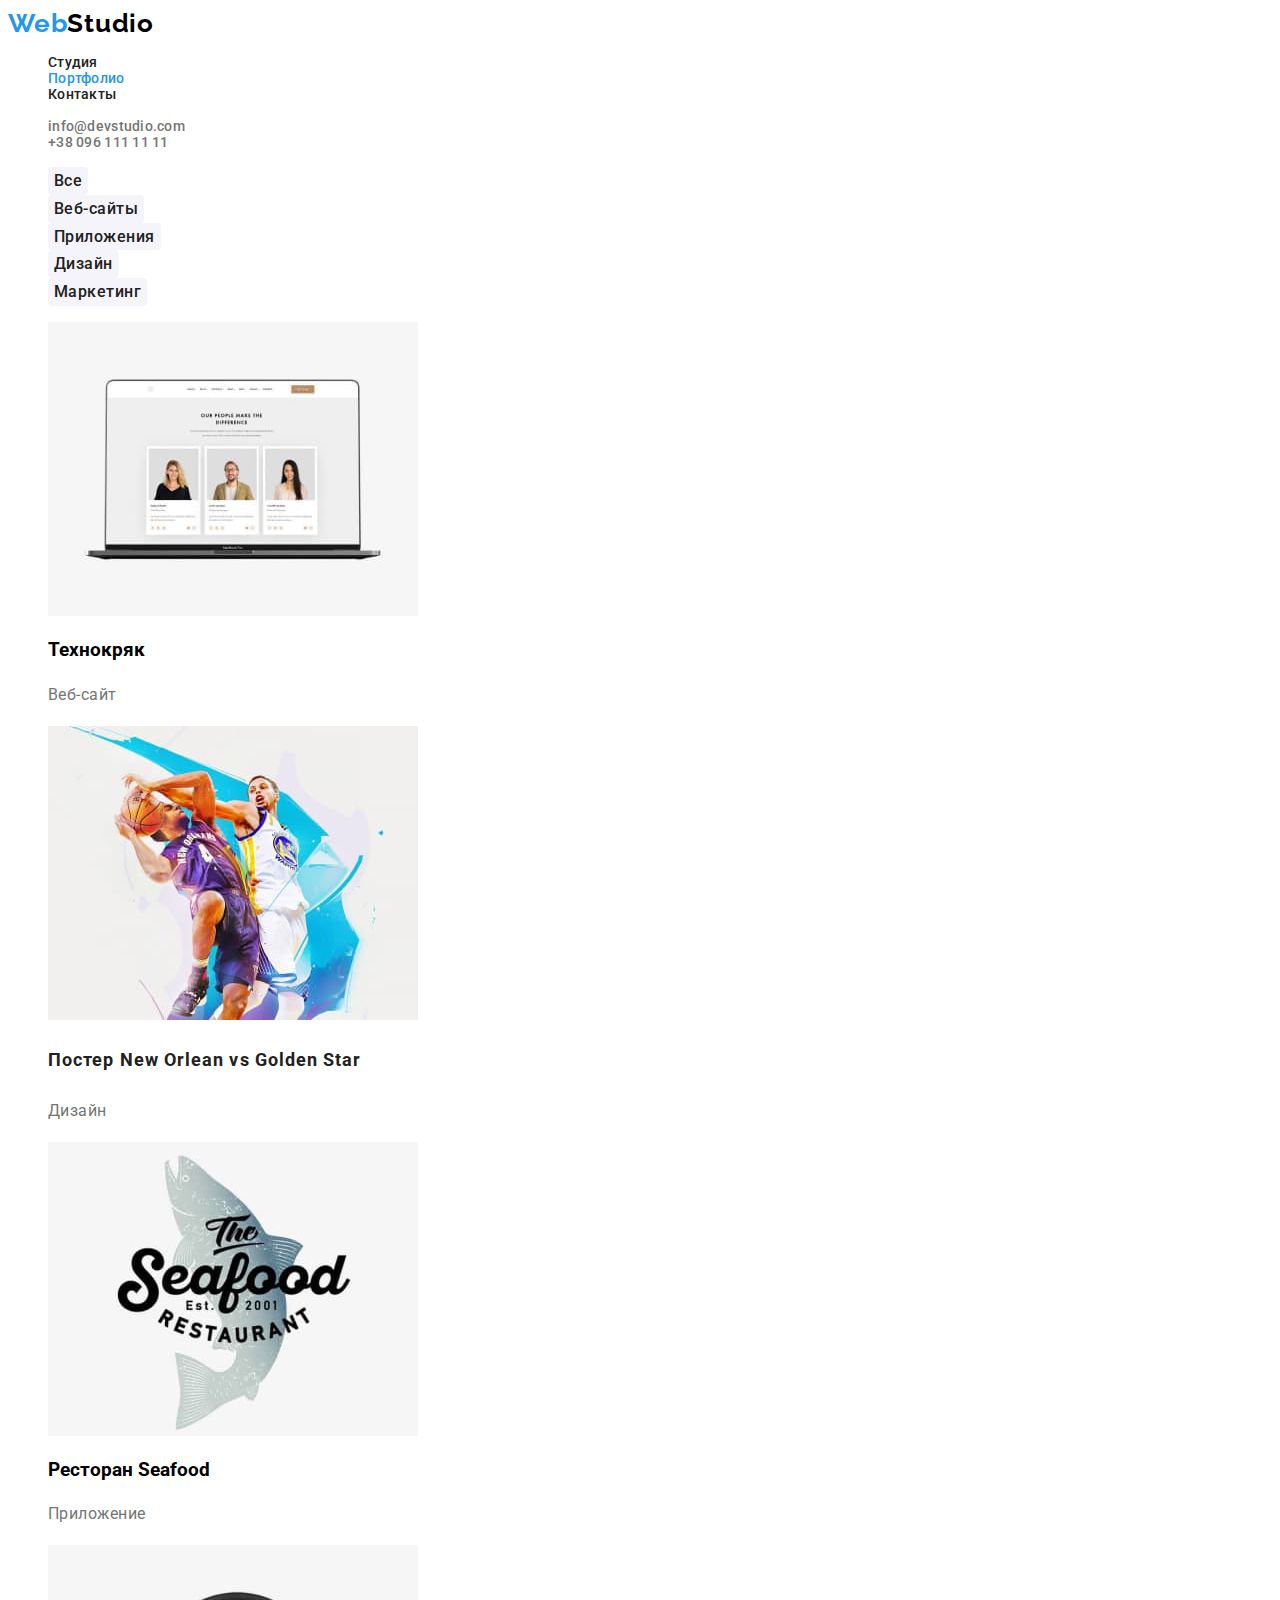
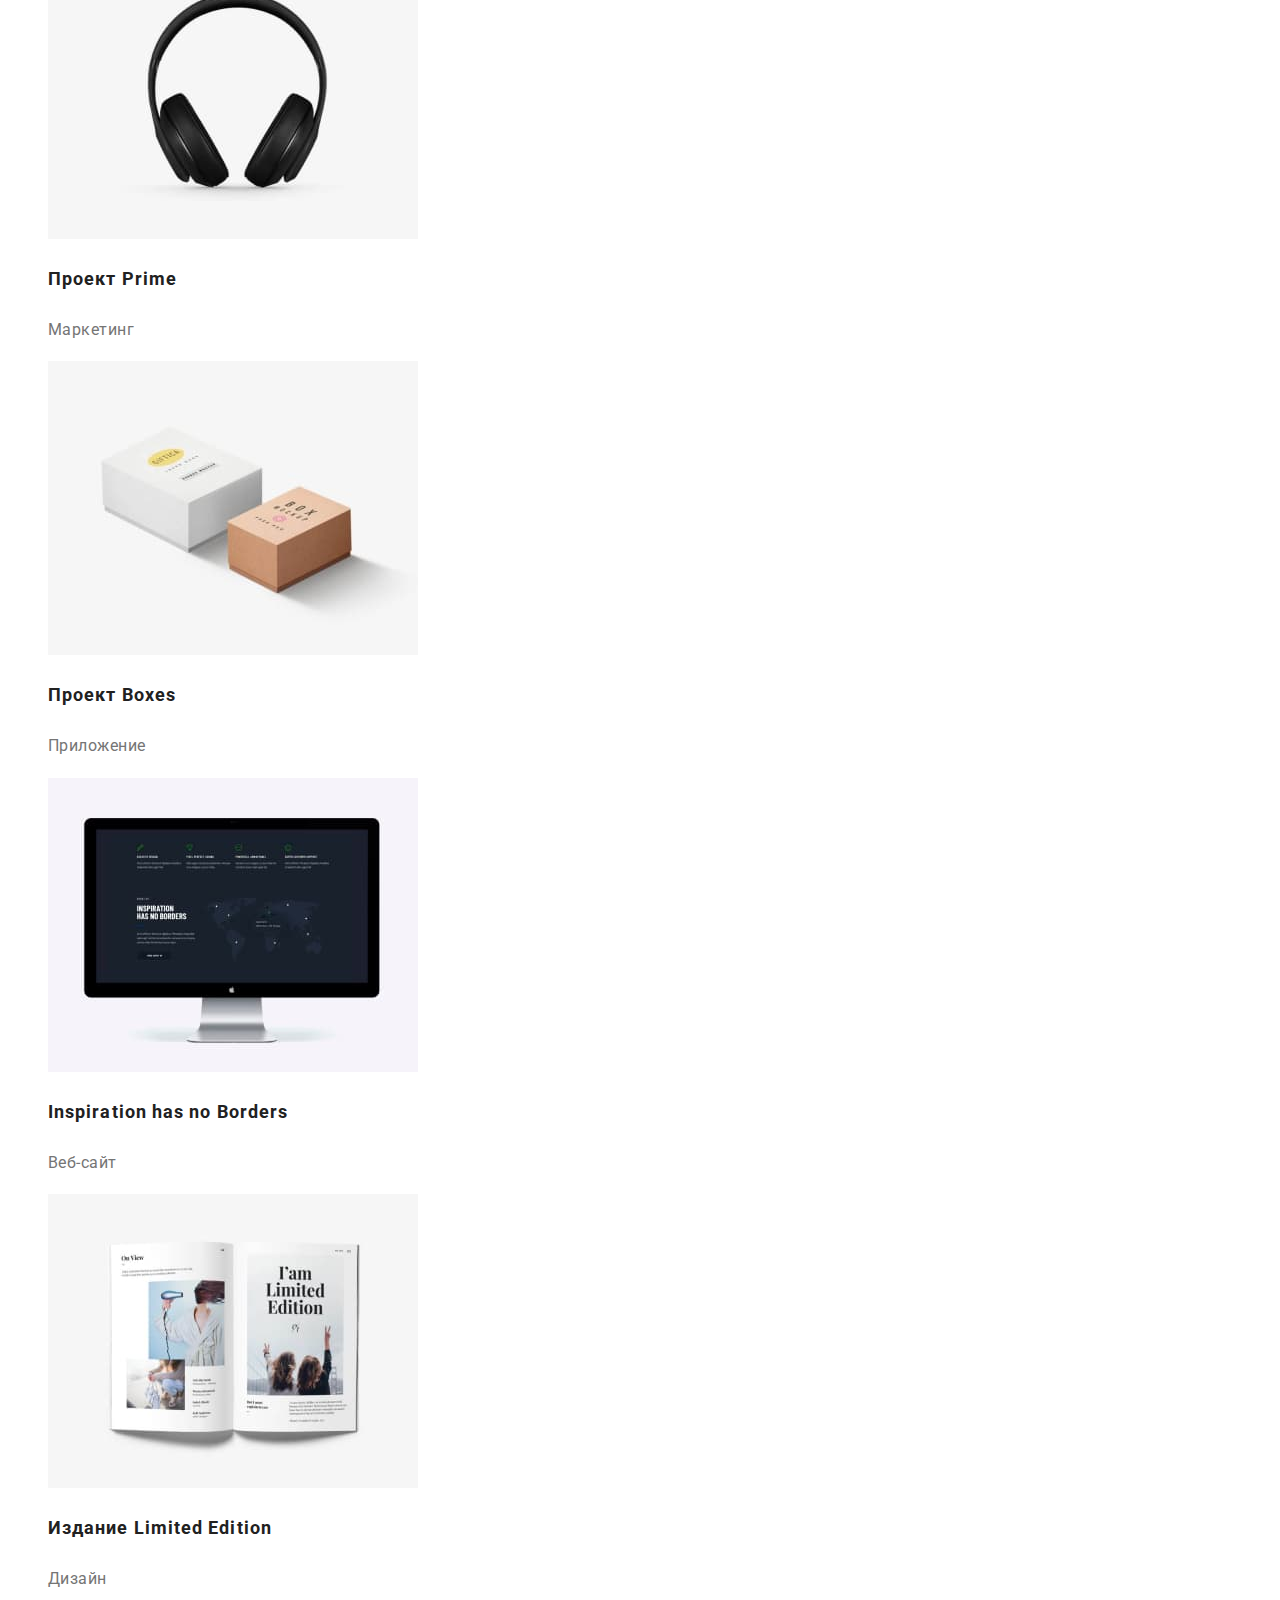
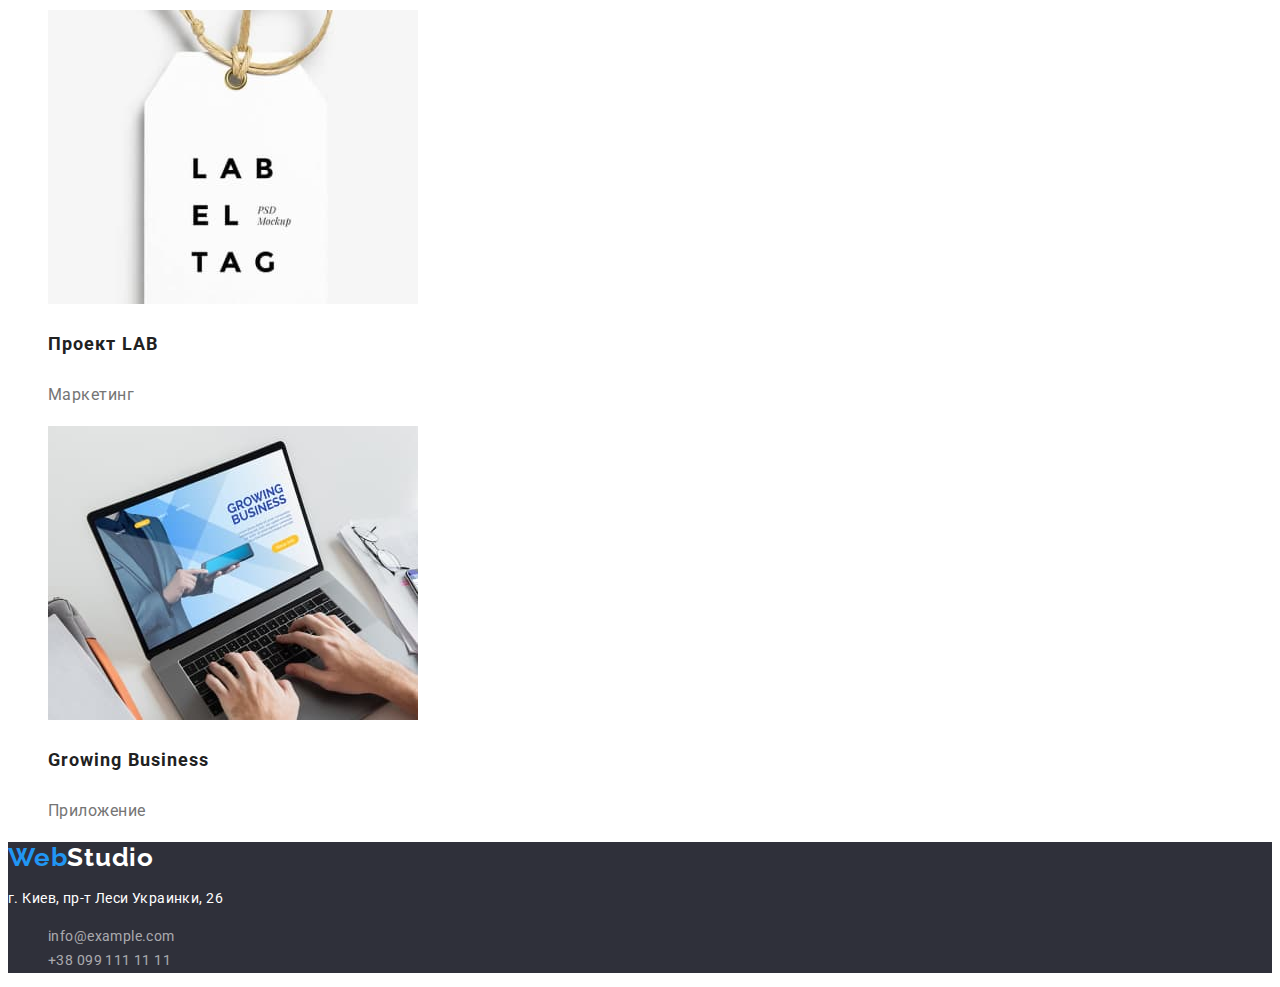
==== portfolio.html @ 0492c848 "copy from HW-02" ====
<!DOCTYPE html>
<html lang="en">
<head>
    <meta charset="UTF-8">
    <meta http-equiv="X-UA-Compatible" content="IE=edge">
    <meta name="viewport" content="width=device-width, initial-scale=1.0">
    <title>Document</title>
    <link rel="stylesheet" href="./css/styles.css">
    <!-- fonts -->
    <link rel="preconnect" href="https://fonts.googleapis.com">
    <link rel="preconnect" href="https://fonts.gstatic.com" crossorigin>
    <link href="https://fonts.googleapis.com/css2?family=Raleway:wght@700&family=Roboto:wght@400;500;700;900&display=swap"
        rel="stylesheet">
    <!-- CSS -->
    <link rel="stylesheet" href="./css/styles.css">
</head>

<body>
    <header class="page-header">
        <a class="logo link" href="./index.html">Web<span style="color:#000000 ;">Studio</span></a>
        <nav class="header-nav">
            <ul class="header-list list">
                <li class="header-list-items"><a class="pages-links link" href="./index.html">Студия</a></li>
                <li class="header-list-items"><a class="current-page link" href="./portfolio.html">Портфолио</a></li>
                <li class="header-list-items"><a class="pages-links link" href="">Контакты</a></li>
            </ul>
        </nav>
    
        <ul class="list">
            <li class="header-contacts"><a class="header-contacts-links link"
                    href="mailto:info@devstudio.com">info@devstudio.com</a></li>
            <li class="header-contacts"><a class="header-contacts-links link" href="tel:+380961111111">+38 096 111 11 11</a>
            </li>
        </ul>
    </header>

    <!-- уникальный контент -->
    <main>
        <!-- фильтры -->
        <section class="list">
            <h2 hidden>Кнопки фильтров проектов</h2>
            <ul class="list">
                <li><button class="filters-btn" type="button">Все</button></li>
                <li><button class="filters-btn" type="button">Веб-сайты</button></li>
                <li><button class="filters-btn" type="button">Приложения</button></li>
                <li><button class="filters-btn" type="button">Дизайн</button></li>
                <li><button class="filters-btn" type="button">Маркетинг</button></li>
            </ul>
        <!-- проекты -->
            <h2 hidden>Карточки проектов</h2>
            <ul class="list">
                <li>
                    <img src="./images/portfolio/proj-01.jpg" alt="страница сайта с фотографиями сотрудников">
                    <h3>Технокряк</h3>
                    <p class="proj-descrtipions">Веб-сайт</p>
                </li>
                <li>
                    <img src="./images/portfolio/proj-02.jpg" alt="два спортсмена играют в баскетбол">
                    <h3 class="proj-names" lang="en">Постер New Orlean vs Golden Star</h3>
                    <p class="proj-descrtipions">Дизайн</p>
                </li>
                <li>
                    <img src="./images/portfolio/proj-03.jpg" alt="лого ресторана">
                    <h3>Ресторан <span lang="en">Seafood</span></h3>
                    <p class="proj-descrtipions">Приложение</p>
                </li>
                <li>
                    <img src="./images/portfolio/proj-04.jpg" alt="наушники">
                    <h3 class="proj-names">Проект <span lang="en">Prime</span></h3>
                    <p class="proj-descrtipions">Маркетинг</p>
                </li>
                <li>
                    <img src="./images/portfolio/proj-05.jpg" alt="упаковочные коробки">
                    <h3 class="proj-names">Проект <span lang="en">Boxes</span></h3>
                    <p class="proj-descrtipions">Приложение</p>
                </li>
                <li>
                    <img src="./images/portfolio/proj-06.jpg" alt="изображение сайта">
                    <h3 class="proj-names" lang="en">Inspiration has no Borders</h3>
                    <p class="proj-descrtipions">Веб-сайт</p>
                </li>
                <li>
                    <img src="./images/portfolio/proj-07.jpg" alt="книга">
                    <h3 class="proj-names">Издание <span lang="en">Limited Edition</span></h3>
                    <p class="proj-descrtipions">Дизайн</p>
                </li>
                <li>
                    <img src="./images/portfolio/proj-08.jpg" alt="бирка с лого проекта">
                    <h3 class="proj-names">Проект <span lang="en">LAB</span></h3>
                    <p class="proj-descrtipions">Маркетинг</p>
                </li>
                <li>
                    <img src="./images/portfolio/proj-09.jpg" alt="человек печатает на ноутбуке">
                    <h3 class="proj-names" lang="en">Growing Business</h3>
                    <p class="proj-descrtipions">Приложение</p>
                </li>
            </ul>
        </section>
    </main>

    <!-- футер -->
    <footer class="footer">
        <a class="logo link" href="./index.html">Web<span style="color:#FFFFFF">Studio</span></a>
        <address class="address">
            <p class="footer-address">г. Киев, пр-т Леси Украинки, 26</p>
            <ul class="footer-list list">
                <li><a class="footer-contacts link" href="mailto:info@example.com">info@example.com</a></li>
                <li><a class="footer-contacts link" href="tel:+380991111111">+38 099 111 11 11</a></li>
            </ul>
        </address>
    </footer>




</body>
</html>
---- css/styles.css ----
:root {
    /* text colors */
    --main-dark: #212121;
    --main-grey: #757575;
    --hover-focus: #2196F3;


    /* bg-colors */
    --header-footer: #2F303A;

    /* others */
}

body {
    font-family: Roboto, Raleway;
    background-color: white;
    /* треба було зазначити тільки "color" чи "background-color" також підійде? */
}

/* common styles start */
.link {
    text-decoration: none;
}

.link:hover {
    color: var(--hover-focus);
}

.list {
    list-style: none;
}

.current-page {
    color: #2196F3;
}

.pages-links {
    color: var(--main-dark);
}

.header-contacts {
    font-weight: 500;
    font-size: 14px;
    line-height: 1.14;
    letter-spacing: 0.02em;
    color: #757575;
}

.header-contacts-links {
    color: var(--main-grey);
}


.logo {
    font-family: 'Raleway';
    font-style: normal;
    font-weight: 700;
    font-size: 26px;
    line-height: 1.19;
    letter-spacing: 0.03em;
    color: #2196F3;
}


.header-list-items {
    font-weight: 500;
    font-size: 14px;
    line-height: 1.14;
    letter-spacing: 0.02em;
}





.solution-block,
.footer {
    background-color: var(--header-footer);
}

.main-title {
font-weight: 900;
font-size: 44px;
line-height: 1.36;
text-align: center;
letter-spacing: 0.06em;
text-transform: uppercase;

    color: #FFFFFF;
}

.btn {
    font-family: 'Roboto';
    font-style: normal;
    font-weight: 700;
    font-size: 16px;
    line-height: 1.88;
    align-items: center;
    text-align: center;
    letter-spacing: 0.06em;
    color: #FFFFFF;
    background-color: var(--hover-focus);
    border: none;
    box-shadow: 0px 4px 4px rgba(0, 0, 0, 0.15);
    border-radius: 4px;
    cursor: pointer;
}

.btn:hover,
.btn:focus,
.filters-btn:hover,
.filters-btn:focus {
    background-color: #188CE8;
}

.filters-btn {
    font-family: 'Roboto';
    font-style: normal;
    font-weight: 500;
    font-size: 16px;
    line-height: 1.62;
    text-align: center;
    letter-spacing: 0.03em;
    color: #212121;
    background-color: #F5F4FA;
    border-radius: 4px;
    border: none;
    cursor: pointer;
}

.filters-btn:hover,
.filters-btn:focus {
    color: #FFFFFF;
    ;
}

.difference-list-items {
    width: 270px;
    height: 101px;
}

.difference-list-header {
    font-weight: 700;
    font-size: 14px;
    line-height: 16px;
    letter-spacing: 0.03em;
    text-transform: uppercase;
    color: #212121;
}

.difference-list-paragraph {
    font-size: 14px;
    line-height: 1.71;
    letter-spacing: 0.03em;
    color: #757575;
}

.body-headers {
    font-weight: 700;
    font-size: 36px;
    line-height: 1.17;
    text-align: center;
    letter-spacing: 0.03em;

    color: #212121;
}

.command-names {
    font-weight: 500;
    font-size: 16px;
    line-height: 1.17;
    text-align: center;
    letter-spacing: 0.03em;
    color: #212121;
}

.command-proffession {
    font-size: 16px;
    line-height: 1.67;
    text-align: center;
    letter-spacing: 0.03em;
    color: #757575;
}

.command {
    background: #F5F4FA;
}

.command-cards {
    width: 270px;
    height: 368px;
    background: #FFFFFF;
    box-shadow: 0px 1px 3px rgba(0, 0, 0, 0.12), 0px 1px 1px rgba(0, 0, 0, 0.14), 0px 2px 1px rgba(0, 0, 0, 0.2);
    border-radius: 0px 0px 4px 4px;
}

.address {
    font-style: normal;
    font-size: 14px;
    line-height: 1.71;
    letter-spacing: 0.03em;
    color: #FFFFFF;
}

.footer-contacts {
    /* font-family: 'Roboto';
    font-style: normal; */
    /* font-weight: 400; */
    font-size: 14px;
    line-height: 1.71;
    letter-spacing: 0.03em;
    color: rgba(255, 255, 255, 0.6);
}

/* portfolio */
.proj-names {
    font-weight: 700;
    font-size: 18px;
    line-height: 2.00;
    letter-spacing: 0.06em;
    color: #212121;
}

.proj-descrtipions {
    font-size: 16px;
    line-height: 1.88;
    letter-spacing: 0.03em;
    color: #757575;
}
---- css/styles.css ----
:root {
    /* text colors */
    --main-dark: #212121;
    --main-grey: #757575;
    --hover-focus: #2196F3;


    /* bg-colors */
    --header-footer: #2F303A;

    /* others */
}

body {
    font-family: Roboto, Raleway;
    background-color: white;
    /* треба було зазначити тільки "color" чи "background-color" також підійде? */
}

/* common styles start */
.link {
    text-decoration: none;
}

.link:hover {
    color: var(--hover-focus);
}

.list {
    list-style: none;
}

.current-page {
    color: #2196F3;
}

.pages-links {
    color: var(--main-dark);
}

.header-contacts {
    font-weight: 500;
    font-size: 14px;
    line-height: 1.14;
    letter-spacing: 0.02em;
    color: #757575;
}

.header-contacts-links {
    color: var(--main-grey);
}


.logo {
    font-family: 'Raleway';
    font-style: normal;
    font-weight: 700;
    font-size: 26px;
    line-height: 1.19;
    letter-spacing: 0.03em;
    color: #2196F3;
}


.header-list-items {
    font-weight: 500;
    font-size: 14px;
    line-height: 1.14;
    letter-spacing: 0.02em;
}





.solution-block,
.footer {
    background-color: var(--header-footer);
}

.main-title {
font-weight: 900;
font-size: 44px;
line-height: 1.36;
text-align: center;
letter-spacing: 0.06em;
text-transform: uppercase;

    color: #FFFFFF;
}

.btn {
    font-family: 'Roboto';
    font-style: normal;
    font-weight: 700;
    font-size: 16px;
    line-height: 1.88;
    align-items: center;
    text-align: center;
    letter-spacing: 0.06em;
    color: #FFFFFF;
    background-color: var(--hover-focus);
    border: none;
    box-shadow: 0px 4px 4px rgba(0, 0, 0, 0.15);
    border-radius: 4px;
    cursor: pointer;
}

.btn:hover,
.btn:focus,
.filters-btn:hover,
.filters-btn:focus {
    background-color: #188CE8;
}

.filters-btn {
    font-family: 'Roboto';
    font-style: normal;
    font-weight: 500;
    font-size: 16px;
    line-height: 1.62;
    text-align: center;
    letter-spacing: 0.03em;
    color: #212121;
    background-color: #F5F4FA;
    border-radius: 4px;
    border: none;
    cursor: pointer;
}

.filters-btn:hover,
.filters-btn:focus {
    color: #FFFFFF;
    ;
}

.difference-list-items {
    width: 270px;
    height: 101px;
}

.difference-list-header {
    font-weight: 700;
    font-size: 14px;
    line-height: 16px;
    letter-spacing: 0.03em;
    text-transform: uppercase;
    color: #212121;
}

.difference-list-paragraph {
    font-size: 14px;
    line-height: 1.71;
    letter-spacing: 0.03em;
    color: #757575;
}

.body-headers {
    font-weight: 700;
    font-size: 36px;
    line-height: 1.17;
    text-align: center;
    letter-spacing: 0.03em;

    color: #212121;
}

.command-names {
    font-weight: 500;
    font-size: 16px;
    line-height: 1.17;
    text-align: center;
    letter-spacing: 0.03em;
    color: #212121;
}

.command-proffession {
    font-size: 16px;
    line-height: 1.67;
    text-align: center;
    letter-spacing: 0.03em;
    color: #757575;
}

.command {
    background: #F5F4FA;
}

.command-cards {
    width: 270px;
    height: 368px;
    background: #FFFFFF;
    box-shadow: 0px 1px 3px rgba(0, 0, 0, 0.12), 0px 1px 1px rgba(0, 0, 0, 0.14), 0px 2px 1px rgba(0, 0, 0, 0.2);
    border-radius: 0px 0px 4px 4px;
}

.address {
    font-style: normal;
    font-size: 14px;
    line-height: 1.71;
    letter-spacing: 0.03em;
    color: #FFFFFF;
}

.footer-contacts {
    /* font-family: 'Roboto';
    font-style: normal; */
    /* font-weight: 400; */
    font-size: 14px;
    line-height: 1.71;
    letter-spacing: 0.03em;
    color: rgba(255, 255, 255, 0.6);
}

/* portfolio */
.proj-names {
    font-weight: 700;
    font-size: 18px;
    line-height: 2.00;
    letter-spacing: 0.06em;
    color: #212121;
}

.proj-descrtipions {
    font-size: 16px;
    line-height: 1.88;
    letter-spacing: 0.03em;
    color: #757575;
}
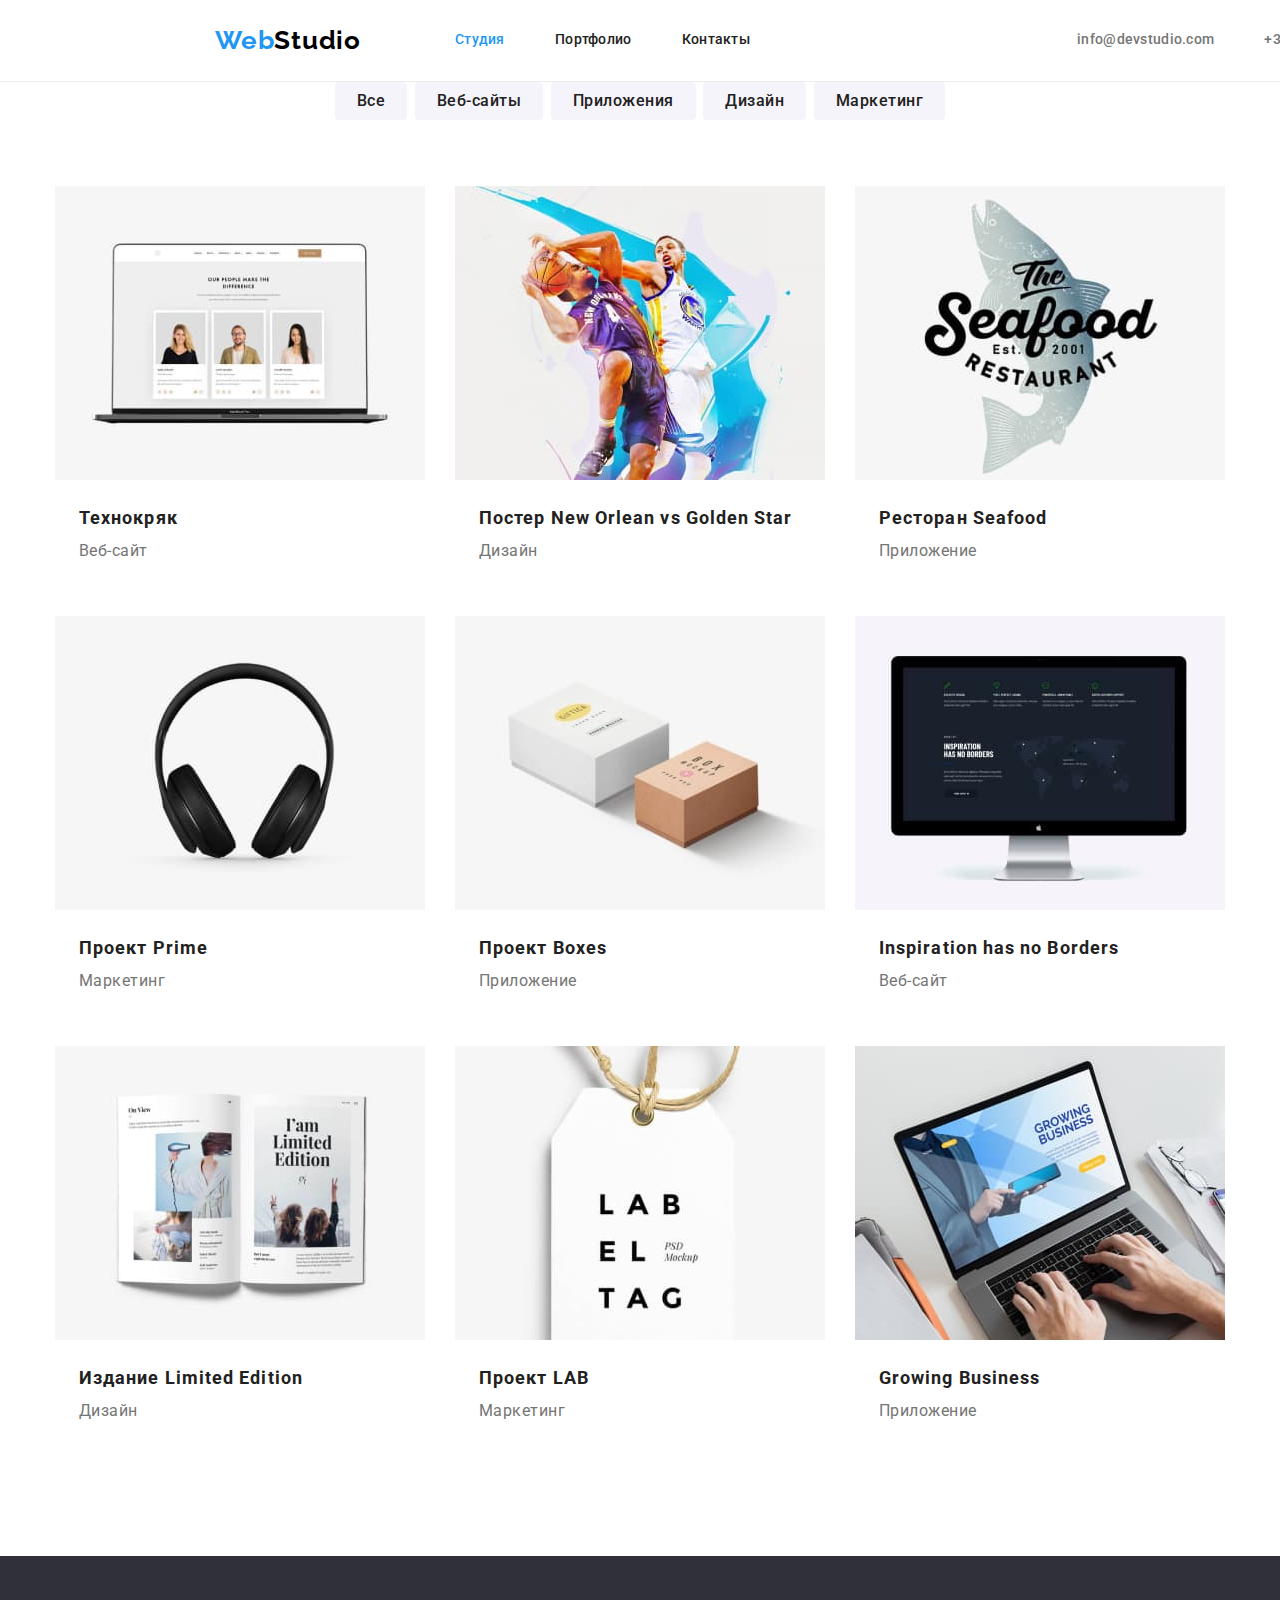
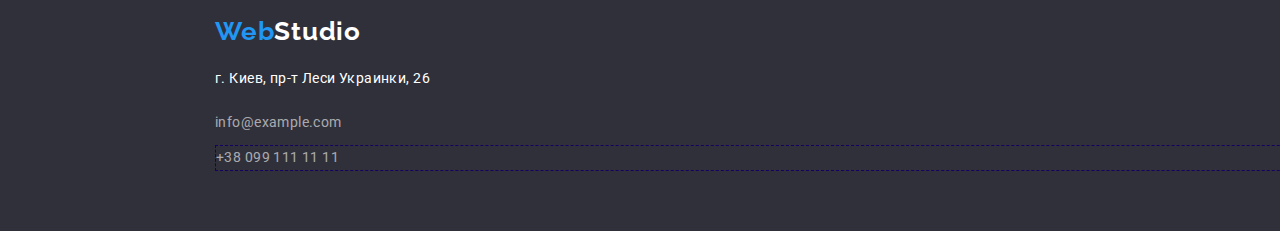
==== commit b06f2ad0: "rev.1" ====
--- a/portfolio.html
+++ b/portfolio.html
@@ -11,103 +11,120 @@
     <link rel="preconnect" href="https://fonts.gstatic.com" crossorigin>
     <link href="https://fonts.googleapis.com/css2?family=Raleway:wght@700&family=Roboto:wght@400;500;700;900&display=swap"
         rel="stylesheet">
-    <!-- CSS -->
+    <!-- Normalize CSS -->
+    <link rel="stylesheet" href="https://cdn.jsdelivr.net/npm/modern-normalize@1.1.0/modern-normalize.min.css" />
+    <!-- my CSS -->
     <link rel="stylesheet" href="./css/styles.css">
 </head>
 
 <body>
     <header class="page-header">
-        <a class="logo link" href="./index.html">Web<span style="color:#000000 ;">Studio</span></a>
-        <nav class="header-nav">
-            <ul class="header-list list">
-                <li class="header-list-items"><a class="pages-links link" href="./index.html">Студия</a></li>
-                <li class="header-list-items"><a class="current-page link" href="./portfolio.html">Портфолио</a></li>
-                <li class="header-list-items"><a class="pages-links link" href="">Контакты</a></li>
-            </ul>
-        </nav>
-    
-        <ul class="list">
-            <li class="header-contacts"><a class="header-contacts-links link"
-                    href="mailto:info@devstudio.com">info@devstudio.com</a></li>
-            <li class="header-contacts"><a class="header-contacts-links link" href="tel:+380961111111">+38 096 111 11 11</a>
-            </li>
+        <div class="container header-container">
+            <a class="logo link" href="./index.html">Web<span style="color:#000000 ;">Studio</span></a>
+            <nav class="header-nav">
+                <ul class="header-list list">
+                    <li class="header-list-items"><a class="current-page link" href="./index.html">Студия</a></li>
+                    <li class="header-list-items"><a class="pages-links link" href="./portfolio.html">Портфолио</a></li>
+                    <li class="header-list-items"><a class="pages-links link" href="">Контакты</a></li>
+                </ul>
+            </nav>
+        
+        <ul class="header-mail-tel list">
+            <li class="header-contacts"><a class="header-contacts-links link" href="mailto:info@devstudio.com">info@devstudio.com</a></li>
+            <li class="header-contacts"><a class="header-contacts-links link" href="tel:+380961111111">+38 096 111 11 11</a></li>
         </ul>
+        </div>
     </header>
 
     <!-- уникальный контент -->
     <main>
         <!-- фильтры -->
-        <section class="list">
-            <h2 hidden>Кнопки фильтров проектов</h2>
-            <ul class="list">
-                <li><button class="filters-btn" type="button">Все</button></li>
-                <li><button class="filters-btn" type="button">Веб-сайты</button></li>
-                <li><button class="filters-btn" type="button">Приложения</button></li>
-                <li><button class="filters-btn" type="button">Дизайн</button></li>
-                <li><button class="filters-btn" type="button">Маркетинг</button></li>
-            </ul>
-        <!-- проекты -->
-            <h2 hidden>Карточки проектов</h2>
-            <ul class="list">
-                <li>
-                    <img src="./images/portfolio/proj-01.jpg" alt="страница сайта с фотографиями сотрудников">
-                    <h3>Технокряк</h3>
-                    <p class="proj-descrtipions">Веб-сайт</p>
-                </li>
-                <li>
-                    <img src="./images/portfolio/proj-02.jpg" alt="два спортсмена играют в баскетбол">
-                    <h3 class="proj-names" lang="en">Постер New Orlean vs Golden Star</h3>
-                    <p class="proj-descrtipions">Дизайн</p>
-                </li>
-                <li>
-                    <img src="./images/portfolio/proj-03.jpg" alt="лого ресторана">
-                    <h3>Ресторан <span lang="en">Seafood</span></h3>
-                    <p class="proj-descrtipions">Приложение</p>
-                </li>
-                <li>
-                    <img src="./images/portfolio/proj-04.jpg" alt="наушники">
-                    <h3 class="proj-names">Проект <span lang="en">Prime</span></h3>
-                    <p class="proj-descrtipions">Маркетинг</p>
-                </li>
-                <li>
-                    <img src="./images/portfolio/proj-05.jpg" alt="упаковочные коробки">
-                    <h3 class="proj-names">Проект <span lang="en">Boxes</span></h3>
-                    <p class="proj-descrtipions">Приложение</p>
-                </li>
-                <li>
-                    <img src="./images/portfolio/proj-06.jpg" alt="изображение сайта">
-                    <h3 class="proj-names" lang="en">Inspiration has no Borders</h3>
-                    <p class="proj-descrtipions">Веб-сайт</p>
-                </li>
-                <li>
-                    <img src="./images/portfolio/proj-07.jpg" alt="книга">
-                    <h3 class="proj-names">Издание <span lang="en">Limited Edition</span></h3>
-                    <p class="proj-descrtipions">Дизайн</p>
-                </li>
-                <li>
-                    <img src="./images/portfolio/proj-08.jpg" alt="бирка с лого проекта">
-                    <h3 class="proj-names">Проект <span lang="en">LAB</span></h3>
-                    <p class="proj-descrtipions">Маркетинг</p>
-                </li>
-                <li>
-                    <img src="./images/portfolio/proj-09.jpg" alt="человек печатает на ноутбуке">
-                    <h3 class="proj-names" lang="en">Growing Business</h3>
-                    <p class="proj-descrtipions">Приложение</p>
-                </li>
-            </ul>
-        </section>
+        <div class="portfolio-all container">
+            <section class="list">
+                <h2 hidden>Кнопки фильтров проектов</h2>
+                <ul class="portfolio-buttons list">
+                    <li><button class="filters-btn" type="button">Все</button></li>
+                    <li><button class="filters-btn" type="button">Веб-сайты</button></li>
+                    <li><button class="filters-btn" type="button">Приложения</button></li>
+                    <li><button class="filters-btn" type="button">Дизайн</button></li>
+                    <li><button class="filters-btn" type="button">Маркетинг</button></li>
+                </ul>
+            <!-- проекты -->
+                <h2 hidden>Карточки проектов</h2>
+                <ul class="list container proj-cards cards-netting">
+                    <li class="card-netting-item">
+                        <img src="./images/portfolio/proj-01.jpg" alt="страница сайта с фотографиями сотрудников">
+                        <div class="cards-text"><h3 class="proj-names">Технокряк</h3>
+                        <p class="proj-descrtipions">Веб-сайт</p>
+                        </div>
+                    </li>
+                    <li class="card-netting-item">
+                        <img src="./images/portfolio/proj-02.jpg" alt="два спортсмена играют в баскетбол">
+                        <div class="cards-text"><h3 class="proj-names" lang="en">Постер New Orlean vs Golden Star</h3>
+                        <p class="proj-descrtipions">Дизайн</p>
+                        </div>
+                    </li>
+                    <li class="card-netting-item">
+                        <img src="./images/portfolio/proj-03.jpg" alt="лого ресторана">
+                        <div class="cards-text"><h3 class="proj-names">Ресторан <span lang="en">Seafood</span></h3>
+                        <p class="proj-descrtipions">Приложение</p>
+                        </div>
+                    </li>
+                    <li class="card-netting-item">
+                        <img src="./images/portfolio/proj-04.jpg" alt="наушники">
+                        <div class="cards-text"><h3 class="proj-names">Проект <span lang="en">Prime</span></h3>
+                        <p class="proj-descrtipions">Маркетинг</p>
+                        </div>
+                    </li>
+                    <li class="card-netting-item">
+                        <img src="./images/portfolio/proj-05.jpg" alt="упаковочные коробки">
+                        <div class="cards-text"><h3 class="proj-names">Проект <span lang="en">Boxes</span></h3>
+                        <p class="proj-descrtipions">Приложение</p>
+                        </div>
+                    </li>
+                    <li class="card-netting-item">
+                        <img src="./images/portfolio/proj-06.jpg" alt="изображение сайта">
+                        <div class="cards-text"><h3 class="proj-names" lang="en">Inspiration has no Borders</h3>
+                        <p class="proj-descrtipions">Веб-сайт</p>
+                        </div>
+                    </li>
+                    <li class="card-netting-item">
+                        <img src="./images/portfolio/proj-07.jpg" alt="книга">
+                        <div class="cards-text"><h3 class="proj-names">Издание <span lang="en">Limited Edition</span></h3>
+                        <p class="proj-descrtipions">Дизайн</p>
+                        </div>
+                    </li>
+                    <li class="card-netting-item">
+                        <img src="./images/portfolio/proj-08.jpg" alt="бирка с лого проекта">
+                        <div class="cards-text"><h3 class="proj-names">Проект <span lang="en">LAB</span></h3>
+                        <p class="proj-descrtipions">Маркетинг</p>
+                        </div>
+                    </li>
+                    <li class="card-netting-item">
+                        <img src="./images/portfolio/proj-09.jpg" alt="человек печатает на ноутбуке">
+                        <div class="cards-text"><h3 class="proj-names" lang="en">Growing Business</h3>
+                        <p class="proj-descrtipions">Приложение</p>
+                        </div>
+                    </li>
+                </ul>
+            </section>
+        </div>
     </main>
 
     <!-- футер -->
     <footer class="footer">
-        <a class="logo link" href="./index.html">Web<span style="color:#FFFFFF">Studio</span></a>
-        <address class="address">
-            <p class="footer-address">г. Киев, пр-т Леси Украинки, 26</p>
-            <ul class="footer-list list">
-                <li><a class="footer-contacts link" href="mailto:info@example.com">info@example.com</a></li>
-                <li><a class="footer-contacts link" href="tel:+380991111111">+38 099 111 11 11</a></li>
-            </ul>
-        </address>
+        <div class="footer-content container">
+            <a class="logo link" href="./index.html">Web<span style="color:#FFFFFF">Studio</span></a>
+                <div class="address-content container">
+                    <address class="address">
+                        <p class="footer-address">г. Киев, пр-т Леси Украинки, 26</p>
+                        <ul class="footer-list list">
+                            <li class="footer-contacts-el"><a class="footer-contacts link" href="mailto:info@example.com">info@example.com</a></li>
+                            <li class="footer-contacts-el"><a class="footer-contacts link" href="tel:+380991111111">+38 099 111 11 11</a></li>
+                        </ul>
+                    </address>
+                </div>
+        </div>
     </footer>
 
 
--- a/css/styles.css
+++ b/css/styles.css
@@ -4,11 +4,16 @@
     --main-grey: #757575;
     --hover-focus: #2196F3;
 
-
     /* bg-colors */
     --header-footer: #2F303A;
 
     /* others */
+    /* для сітки% */
+    /* кількість карток в рядку */
+    --items: 3;
+    /* відступи між картками */
+    --indent: 30px;
+
 }
 
 body {
@@ -17,6 +22,44 @@
     /* треба було зазначити тільки "color" чи "background-color" також підійде? */
 }
 
+/* reset */
+h1,
+h2,
+h3,
+h4,
+p {
+	margin: 0;
+}
+
+img {
+	display: block;
+	max-width: 100%;
+	height: auto;
+}
+
+
+.container {
+    display: flex;
+	width: 1200px;
+	padding-left: 15px;
+	padding-right: 15px;
+	margin-left: auto;
+	margin-right: auto;
+	/* outline: 1px solid red; */
+}
+.header-container {
+	display: flex;
+	align-items: center;
+    /* outline: 1px solid red; */
+	margin-left: auto;
+	margin-right: auto;
+    width: 1600px;
+    padding: 25px 215px;
+    border-bottom: 1px solid #ECECEC;
+
+}
+
+
 /* common styles start */
 .link {
     text-decoration: none;
@@ -28,6 +71,8 @@
 
 .list {
     list-style: none;
+    padding: 0px;
+    margin: 0px;
 }
 
 .current-page {
@@ -38,20 +83,10 @@
     color: var(--main-dark);
 }
 
-.header-contacts {
-    font-weight: 500;
-    font-size: 14px;
-    line-height: 1.14;
-    letter-spacing: 0.02em;
-    color: #757575;
-}
-
-.header-contacts-links {
-    color: var(--main-grey);
-}
-
 
 .logo {
+    display: flex;
+    width: 145px;
     font-family: 'Raleway';
     font-style: normal;
     font-weight: 700;
@@ -62,34 +97,71 @@
 }
 
 
-.header-list-items {
+/* .header-nav, */
+.header-list {
+    display: flex;
+    justify-content: space-between;
+    padding: 0px;
+    width: 295px;
+    margin-left: 95px;
+    /* border: 1px dashed darkgreen; */
+    }
+
+
+.header-mail-tel {
+    display: flex; 
+    padding: 0px;
+    margin-left: auto;
+    margin-right: 0px;
+    justify-content: space-between;
+}
+
+.header-contacts {
+    display: flex;
     font-weight: 500;
     font-size: 14px;
     line-height: 1.14;
     letter-spacing: 0.02em;
-}
-
-
-
-
-
-.solution-block,
-.footer {
-    background-color: var(--header-footer);
-}
-
-.main-title {
-font-weight: 900;
-font-size: 44px;
-line-height: 1.36;
-text-align: center;
-letter-spacing: 0.06em;
-text-transform: uppercase;
-
-    color: #FFFFFF;
-}
+    color: #757575;
+}
+
+.header-contacts-links {
+    color: var(--main-grey);
+    min-width: max-content;
+}
+
+.header-contacts:not(:last-child) {
+    margin-right: 50px;
+    /* border: 1px dashed darkgreen; */
+}
+.header-contacts:last-child {
+    margin-right: 0px;
+    /* border: 1px dashed darkgreen; */
+}
+
+.header-list-items {
+    display: flex;
+    font-weight: 500;
+    font-size: 14px;
+    line-height: 1.14;
+    letter-spacing: 0.02em;
+}
+
+
+.solution-block {
+    display: flex;
+    flex-direction: column;
+    width: 1600px;
+    padding: 200px 450px;
+    align-items: center;
+    justify-content: stretch;
+    margin-left: auto;
+	margin-right: auto;
+}
+
 
 .btn {
+    display: flex;
     font-family: 'Roboto';
     font-style: normal;
     font-weight: 700;
@@ -104,7 +176,29 @@
     box-shadow: 0px 4px 4px rgba(0, 0, 0, 0.15);
     border-radius: 4px;
     cursor: pointer;
-}
+    min-width: 200px;
+    max-width: max-content;
+    padding: 10px 30px;
+    position: relative;
+}
+
+.solution-block,
+.footer {
+    background-color: var(--header-footer);
+}
+
+.main-title {
+    font-weight: 900;
+    font-size: 44px;
+    line-height: 1.36;
+    text-align: center;
+    letter-spacing: 0.06em;
+    text-transform: uppercase;
+    margin-top: 0px;
+    margin-bottom: 30px;
+    color: #FFFFFF;
+}
+
 
 .btn:hover,
 .btn:focus,
@@ -134,9 +228,21 @@
     ;
 }
 
+.body-sections{
+    margin-top: 95px;
+}
+
+.difference-list {
+    display: flex;
+    padding: 0px;
+    margin-bottom: 0px;
+    justify-content: space-between;
+}
+
 .difference-list-items {
+    display: flex;
+    flex-direction: column;
     width: 270px;
-    height: 101px;
 }
 
 .difference-list-header {
@@ -153,6 +259,40 @@
     line-height: 1.71;
     letter-spacing: 0.03em;
     color: #757575;
+}
+
+.whatwedo {
+    display: flex;
+    flex-direction: column;
+}
+
+.whatwedo-list {
+    display: flex;
+    justify-content: space-between;
+    margin-top: 50px;
+    margin-bottom: 0px;
+}
+
+.command {
+    display: flex;
+    flex-direction: column;
+    width: 1600px;
+    padding: 95px 0px;
+    align-items: center;
+    justify-content: stretch;
+    margin-left: auto;
+	margin-right: auto;
+}
+
+.command-block {
+    display: flex;
+    flex-direction: column;
+}
+
+.command-list {
+    display: flex;
+    margin-top: 50px;
+    justify-content: space-between;
 }
 
 .body-headers {
@@ -161,7 +301,6 @@
     line-height: 1.17;
     text-align: center;
     letter-spacing: 0.03em;
-
     color: #212121;
 }
 
@@ -172,6 +311,8 @@
     text-align: center;
     letter-spacing: 0.03em;
     color: #212121;
+    margin-top: 30px;
+    margin-bottom: 10px;
 }
 
 .command-proffession {
@@ -180,6 +321,7 @@
     text-align: center;
     letter-spacing: 0.03em;
     color: #757575;
+    margin-bottom: 30px;
 }
 
 .command {
@@ -188,13 +330,14 @@
 
 .command-cards {
     width: 270px;
-    height: 368px;
     background: #FFFFFF;
     box-shadow: 0px 1px 3px rgba(0, 0, 0, 0.12), 0px 1px 1px rgba(0, 0, 0, 0.14), 0px 2px 1px rgba(0, 0, 0, 0.2);
     border-radius: 0px 0px 4px 4px;
 }
 
 .address {
+    display: flex;
+    flex-direction: column;
     font-style: normal;
     font-size: 14px;
     line-height: 1.71;
@@ -202,17 +345,92 @@
     color: #FFFFFF;
 }
 
+.address-content {
+    display: flex;
+    flex-direction: column;
+    margin-top: 20px;
+    padding: 0px;
+}
+
+.footer {
+display: flex;
+flex-direction: column;
+width: 1600px;
+margin-left: auto;
+margin-right: auto;
+padding-top: 60px;
+padding-bottom: 60px;
+}
+
+.footer-content {
+    display: flex;
+    flex-direction: column;
+    max-width: max-content;
+}
+
 .footer-contacts {
-    /* font-family: 'Roboto';
-    font-style: normal; */
-    /* font-weight: 400; */
+    display: flex;
     font-size: 14px;
     line-height: 1.71;
     letter-spacing: 0.03em;
     color: rgba(255, 255, 255, 0.6);
-}
+    /* border: 1px dashed darkgreen; */
+}
+
+.footer-contacts-el:last-child {
+    margin-top: 10px;
+    border: 1px dashed rgb(22, 0, 100);
+}
+
+
+.footer-list {
+    margin-top: 20px;
+}
+
+
 
 /* portfolio */
+
+.portfolio-main-block {
+    display: flex;
+    flex-direction: column;
+    margin-top: 95px;
+}
+
+.portfolio-buttons {
+    display: flex;
+    position: relative;
+    min-width: 610px;
+    max-width: min-content;
+    margin-left: auto;
+    margin-right: auto;
+    justify-content: space-between;
+    padding-bottom: 16px;
+}
+
+.filters-btn {
+    padding: 6px 22px;
+    /* margin-bottom: 35px; */
+}
+
+.proj-cards {
+    display: flex;
+    /* margin-top: 35px; */
+}
+
+.cards-netting {
+    display: flex;
+    flex-wrap: wrap;
+    margin: calc(-1 * var(--indent) / 2);
+    margin-top: 35px;
+    margin-bottom: 95px;
+  }
+  .card-netting-item {
+    display: flex;
+    flex-direction: column;
+    flex-basis: calc((100% - var(--indent) * var(--items)) / var(--items));
+    margin: calc(var(--indent) / 2);
+  }
 .proj-names {
     font-weight: 700;
     font-size: 18px;
@@ -221,6 +439,12 @@
     color: #212121;
 }
 
+.cards-text {
+    display: flex;
+    flex-direction: column;
+    padding: 20px 24px;
+}
+
 .proj-descrtipions {
     font-size: 16px;
     line-height: 1.88;
--- a/css/styles.css
+++ b/css/styles.css
@@ -4,11 +4,16 @@
     --main-grey: #757575;
     --hover-focus: #2196F3;
 
-
     /* bg-colors */
     --header-footer: #2F303A;
 
     /* others */
+    /* для сітки% */
+    /* кількість карток в рядку */
+    --items: 3;
+    /* відступи між картками */
+    --indent: 30px;
+
 }
 
 body {
@@ -17,6 +22,44 @@
     /* треба було зазначити тільки "color" чи "background-color" також підійде? */
 }
 
+/* reset */
+h1,
+h2,
+h3,
+h4,
+p {
+	margin: 0;
+}
+
+img {
+	display: block;
+	max-width: 100%;
+	height: auto;
+}
+
+
+.container {
+    display: flex;
+	width: 1200px;
+	padding-left: 15px;
+	padding-right: 15px;
+	margin-left: auto;
+	margin-right: auto;
+	/* outline: 1px solid red; */
+}
+.header-container {
+	display: flex;
+	align-items: center;
+    /* outline: 1px solid red; */
+	margin-left: auto;
+	margin-right: auto;
+    width: 1600px;
+    padding: 25px 215px;
+    border-bottom: 1px solid #ECECEC;
+
+}
+
+
 /* common styles start */
 .link {
     text-decoration: none;
@@ -28,6 +71,8 @@
 
 .list {
     list-style: none;
+    padding: 0px;
+    margin: 0px;
 }
 
 .current-page {
@@ -38,20 +83,10 @@
     color: var(--main-dark);
 }
 
-.header-contacts {
-    font-weight: 500;
-    font-size: 14px;
-    line-height: 1.14;
-    letter-spacing: 0.02em;
-    color: #757575;
-}
-
-.header-contacts-links {
-    color: var(--main-grey);
-}
-
 
 .logo {
+    display: flex;
+    width: 145px;
     font-family: 'Raleway';
     font-style: normal;
     font-weight: 700;
@@ -62,34 +97,71 @@
 }
 
 
-.header-list-items {
+/* .header-nav, */
+.header-list {
+    display: flex;
+    justify-content: space-between;
+    padding: 0px;
+    width: 295px;
+    margin-left: 95px;
+    /* border: 1px dashed darkgreen; */
+    }
+
+
+.header-mail-tel {
+    display: flex; 
+    padding: 0px;
+    margin-left: auto;
+    margin-right: 0px;
+    justify-content: space-between;
+}
+
+.header-contacts {
+    display: flex;
     font-weight: 500;
     font-size: 14px;
     line-height: 1.14;
     letter-spacing: 0.02em;
-}
-
-
-
-
-
-.solution-block,
-.footer {
-    background-color: var(--header-footer);
-}
-
-.main-title {
-font-weight: 900;
-font-size: 44px;
-line-height: 1.36;
-text-align: center;
-letter-spacing: 0.06em;
-text-transform: uppercase;
-
-    color: #FFFFFF;
-}
+    color: #757575;
+}
+
+.header-contacts-links {
+    color: var(--main-grey);
+    min-width: max-content;
+}
+
+.header-contacts:not(:last-child) {
+    margin-right: 50px;
+    /* border: 1px dashed darkgreen; */
+}
+.header-contacts:last-child {
+    margin-right: 0px;
+    /* border: 1px dashed darkgreen; */
+}
+
+.header-list-items {
+    display: flex;
+    font-weight: 500;
+    font-size: 14px;
+    line-height: 1.14;
+    letter-spacing: 0.02em;
+}
+
+
+.solution-block {
+    display: flex;
+    flex-direction: column;
+    width: 1600px;
+    padding: 200px 450px;
+    align-items: center;
+    justify-content: stretch;
+    margin-left: auto;
+	margin-right: auto;
+}
+
 
 .btn {
+    display: flex;
     font-family: 'Roboto';
     font-style: normal;
     font-weight: 700;
@@ -104,7 +176,29 @@
     box-shadow: 0px 4px 4px rgba(0, 0, 0, 0.15);
     border-radius: 4px;
     cursor: pointer;
-}
+    min-width: 200px;
+    max-width: max-content;
+    padding: 10px 30px;
+    position: relative;
+}
+
+.solution-block,
+.footer {
+    background-color: var(--header-footer);
+}
+
+.main-title {
+    font-weight: 900;
+    font-size: 44px;
+    line-height: 1.36;
+    text-align: center;
+    letter-spacing: 0.06em;
+    text-transform: uppercase;
+    margin-top: 0px;
+    margin-bottom: 30px;
+    color: #FFFFFF;
+}
+
 
 .btn:hover,
 .btn:focus,
@@ -134,9 +228,21 @@
     ;
 }
 
+.body-sections{
+    margin-top: 95px;
+}
+
+.difference-list {
+    display: flex;
+    padding: 0px;
+    margin-bottom: 0px;
+    justify-content: space-between;
+}
+
 .difference-list-items {
+    display: flex;
+    flex-direction: column;
     width: 270px;
-    height: 101px;
 }
 
 .difference-list-header {
@@ -153,6 +259,40 @@
     line-height: 1.71;
     letter-spacing: 0.03em;
     color: #757575;
+}
+
+.whatwedo {
+    display: flex;
+    flex-direction: column;
+}
+
+.whatwedo-list {
+    display: flex;
+    justify-content: space-between;
+    margin-top: 50px;
+    margin-bottom: 0px;
+}
+
+.command {
+    display: flex;
+    flex-direction: column;
+    width: 1600px;
+    padding: 95px 0px;
+    align-items: center;
+    justify-content: stretch;
+    margin-left: auto;
+	margin-right: auto;
+}
+
+.command-block {
+    display: flex;
+    flex-direction: column;
+}
+
+.command-list {
+    display: flex;
+    margin-top: 50px;
+    justify-content: space-between;
 }
 
 .body-headers {
@@ -161,7 +301,6 @@
     line-height: 1.17;
     text-align: center;
     letter-spacing: 0.03em;
-
     color: #212121;
 }
 
@@ -172,6 +311,8 @@
     text-align: center;
     letter-spacing: 0.03em;
     color: #212121;
+    margin-top: 30px;
+    margin-bottom: 10px;
 }
 
 .command-proffession {
@@ -180,6 +321,7 @@
     text-align: center;
     letter-spacing: 0.03em;
     color: #757575;
+    margin-bottom: 30px;
 }
 
 .command {
@@ -188,13 +330,14 @@
 
 .command-cards {
     width: 270px;
-    height: 368px;
     background: #FFFFFF;
     box-shadow: 0px 1px 3px rgba(0, 0, 0, 0.12), 0px 1px 1px rgba(0, 0, 0, 0.14), 0px 2px 1px rgba(0, 0, 0, 0.2);
     border-radius: 0px 0px 4px 4px;
 }
 
 .address {
+    display: flex;
+    flex-direction: column;
     font-style: normal;
     font-size: 14px;
     line-height: 1.71;
@@ -202,17 +345,92 @@
     color: #FFFFFF;
 }
 
+.address-content {
+    display: flex;
+    flex-direction: column;
+    margin-top: 20px;
+    padding: 0px;
+}
+
+.footer {
+display: flex;
+flex-direction: column;
+width: 1600px;
+margin-left: auto;
+margin-right: auto;
+padding-top: 60px;
+padding-bottom: 60px;
+}
+
+.footer-content {
+    display: flex;
+    flex-direction: column;
+    max-width: max-content;
+}
+
 .footer-contacts {
-    /* font-family: 'Roboto';
-    font-style: normal; */
-    /* font-weight: 400; */
+    display: flex;
     font-size: 14px;
     line-height: 1.71;
     letter-spacing: 0.03em;
     color: rgba(255, 255, 255, 0.6);
-}
+    /* border: 1px dashed darkgreen; */
+}
+
+.footer-contacts-el:last-child {
+    margin-top: 10px;
+    border: 1px dashed rgb(22, 0, 100);
+}
+
+
+.footer-list {
+    margin-top: 20px;
+}
+
+
 
 /* portfolio */
+
+.portfolio-main-block {
+    display: flex;
+    flex-direction: column;
+    margin-top: 95px;
+}
+
+.portfolio-buttons {
+    display: flex;
+    position: relative;
+    min-width: 610px;
+    max-width: min-content;
+    margin-left: auto;
+    margin-right: auto;
+    justify-content: space-between;
+    padding-bottom: 16px;
+}
+
+.filters-btn {
+    padding: 6px 22px;
+    /* margin-bottom: 35px; */
+}
+
+.proj-cards {
+    display: flex;
+    /* margin-top: 35px; */
+}
+
+.cards-netting {
+    display: flex;
+    flex-wrap: wrap;
+    margin: calc(-1 * var(--indent) / 2);
+    margin-top: 35px;
+    margin-bottom: 95px;
+  }
+  .card-netting-item {
+    display: flex;
+    flex-direction: column;
+    flex-basis: calc((100% - var(--indent) * var(--items)) / var(--items));
+    margin: calc(var(--indent) / 2);
+  }
 .proj-names {
     font-weight: 700;
     font-size: 18px;
@@ -221,6 +439,12 @@
     color: #212121;
 }
 
+.cards-text {
+    display: flex;
+    flex-direction: column;
+    padding: 20px 24px;
+}
+
 .proj-descrtipions {
     font-size: 16px;
     line-height: 1.88;
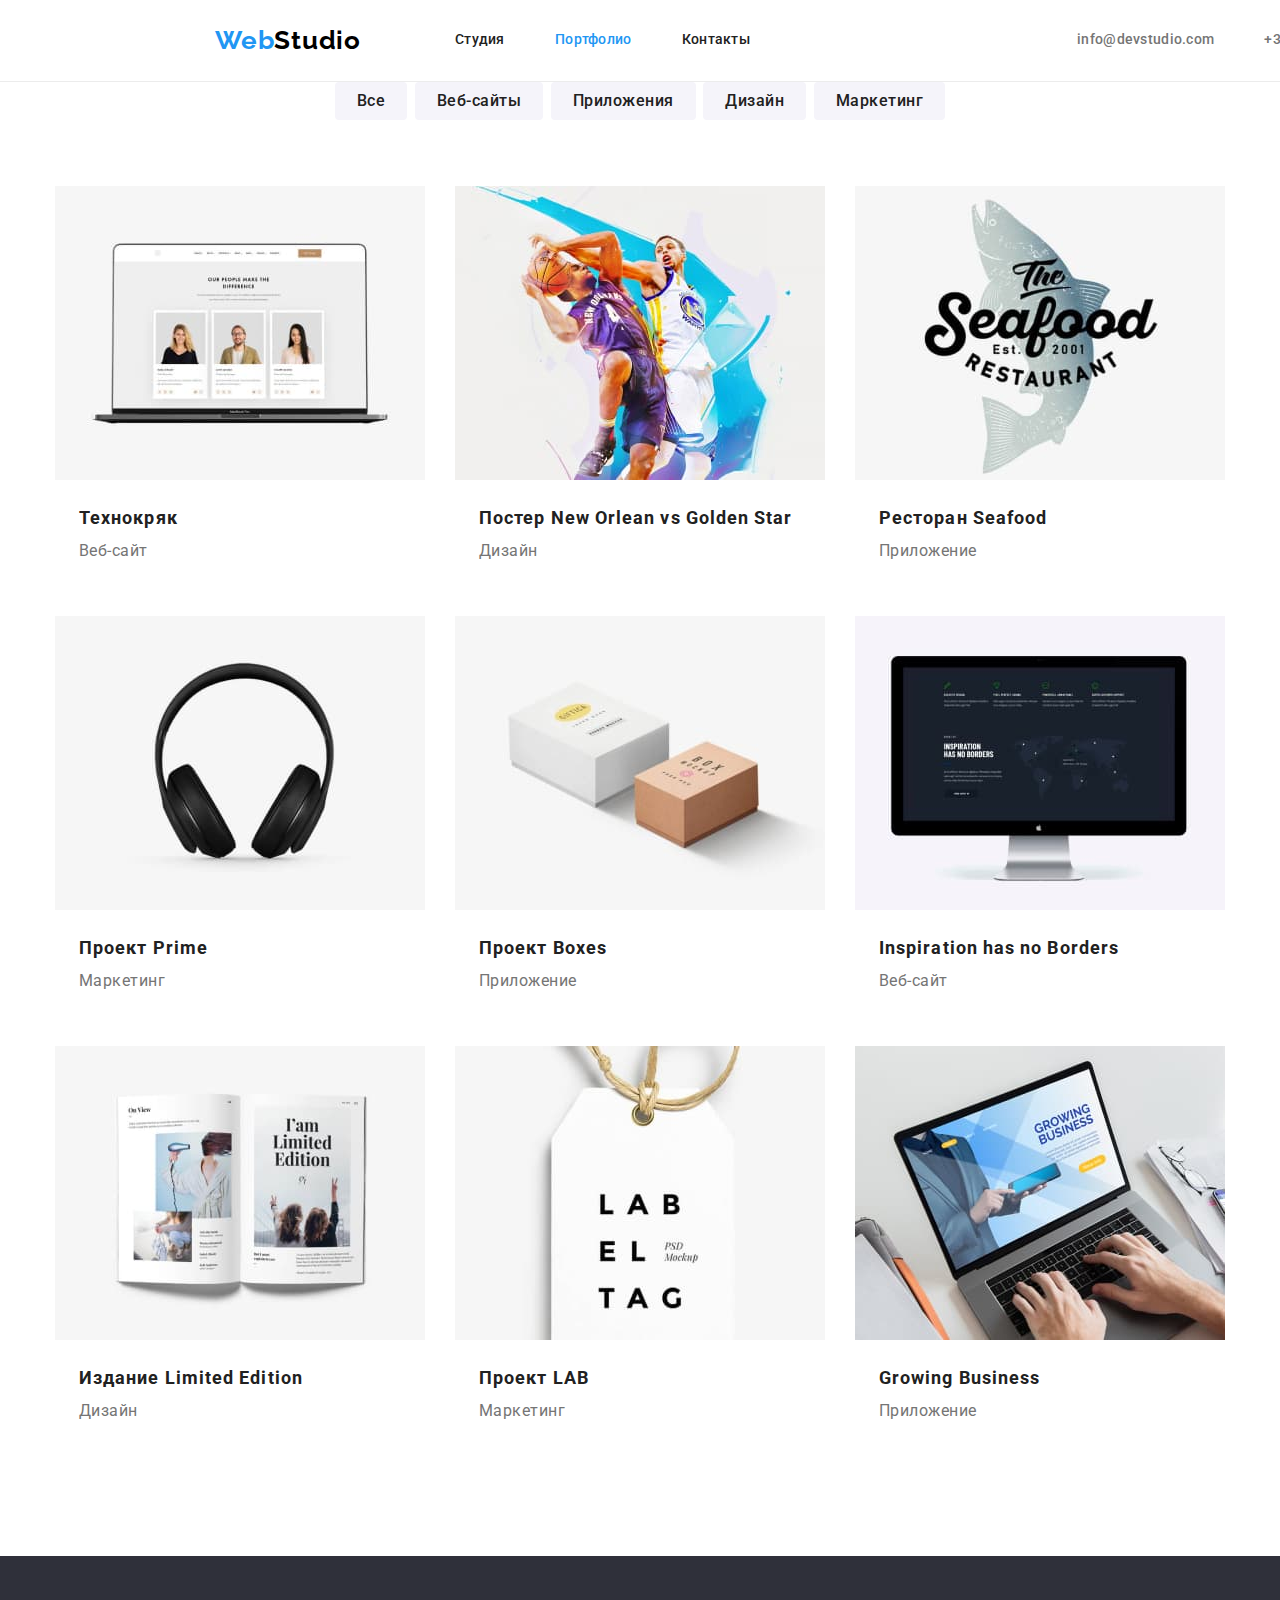
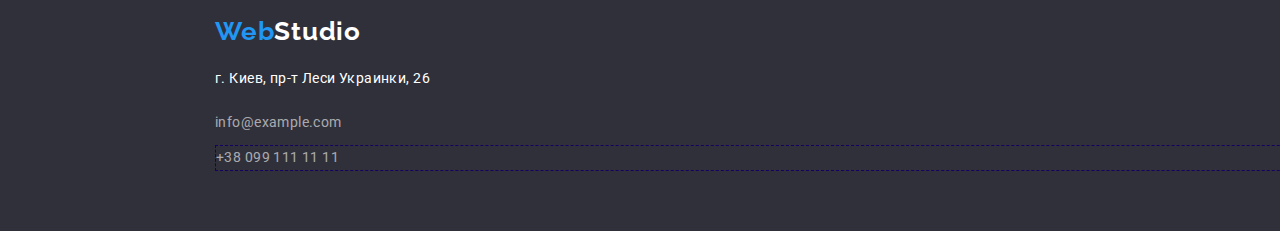
==== commit cc15ae47: "rev.1.1" ====
--- a/portfolio.html
+++ b/portfolio.html
@@ -23,8 +23,8 @@
             <a class="logo link" href="./index.html">Web<span style="color:#000000 ;">Studio</span></a>
             <nav class="header-nav">
                 <ul class="header-list list">
-                    <li class="header-list-items"><a class="current-page link" href="./index.html">Студия</a></li>
-                    <li class="header-list-items"><a class="pages-links link" href="./portfolio.html">Портфолио</a></li>
+                    <li class="header-list-items"><a class="pages-links link" href="./index.html">Студия</a></li>
+                    <li class="header-list-items"><a class="current-page link" href="./portfolio.html">Портфолио</a></li>
                     <li class="header-list-items"><a class="pages-links link" href="">Контакты</a></li>
                 </ul>
             </nav>
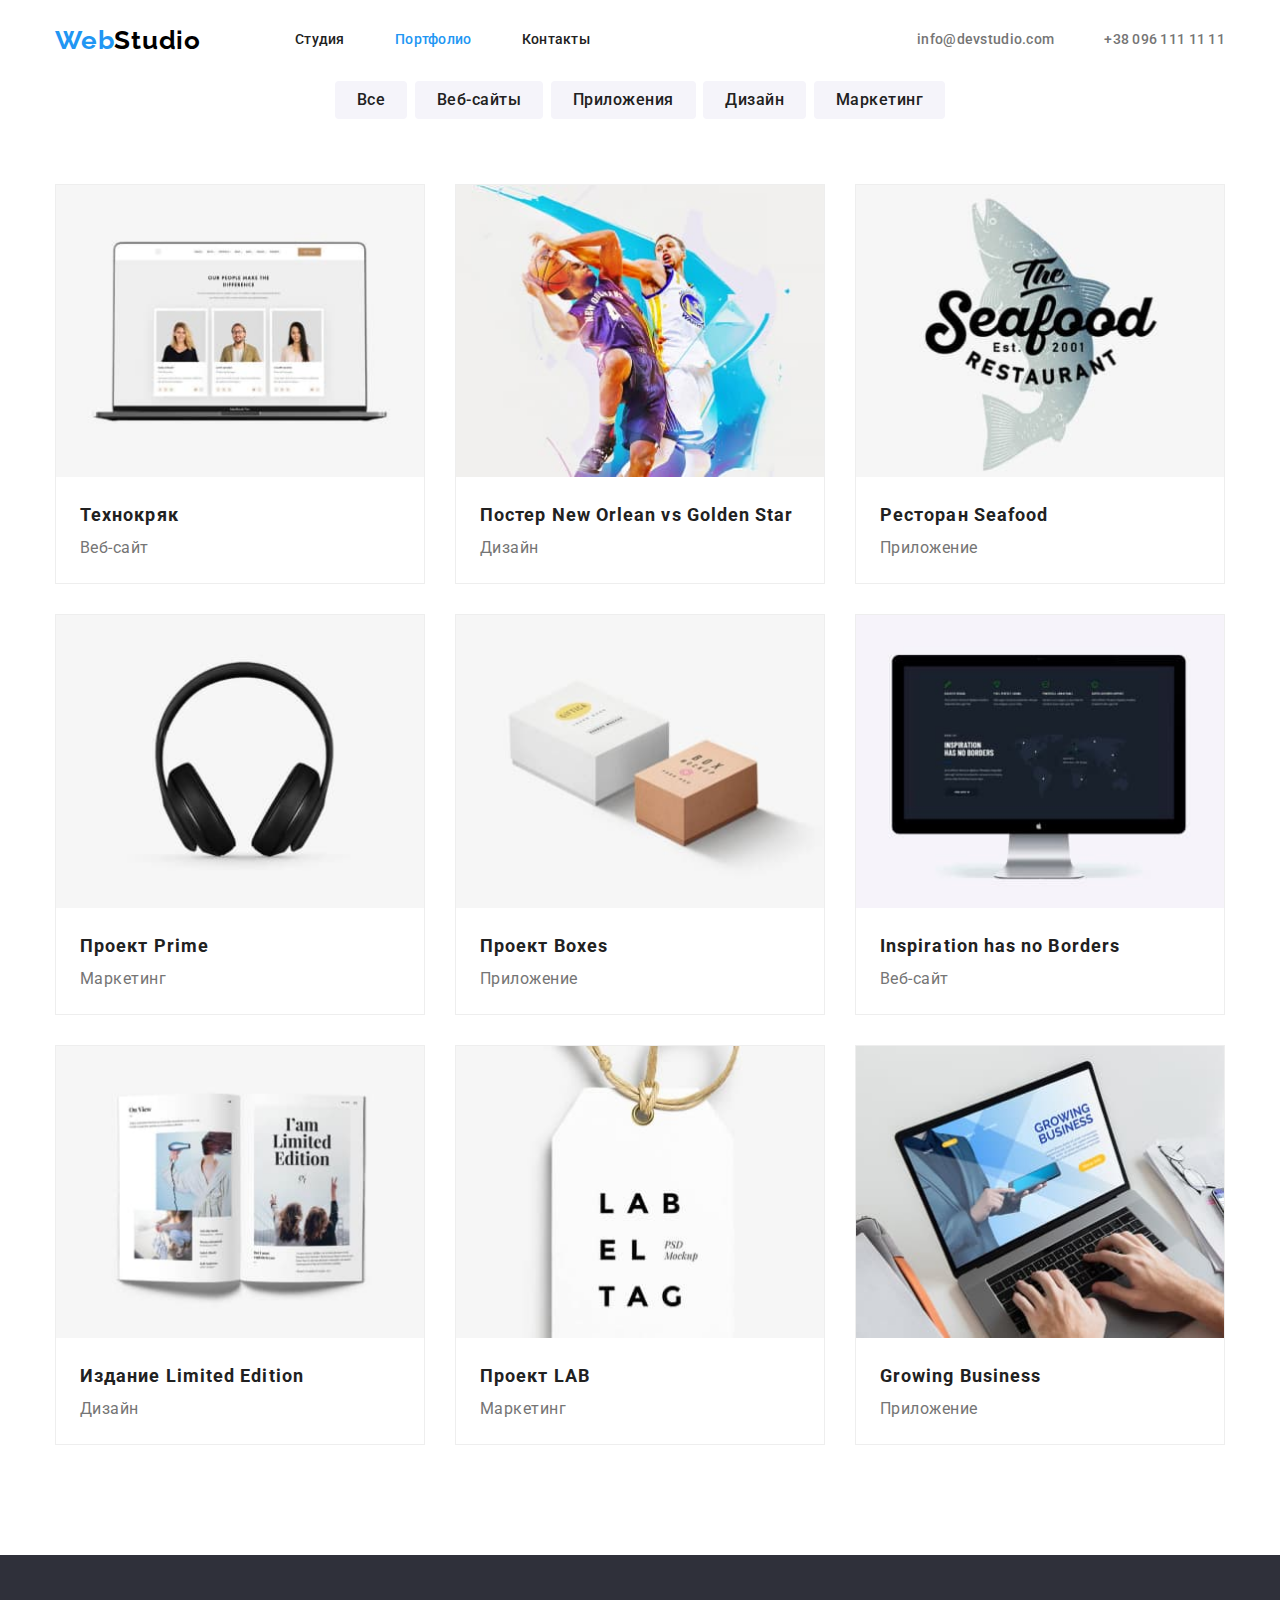
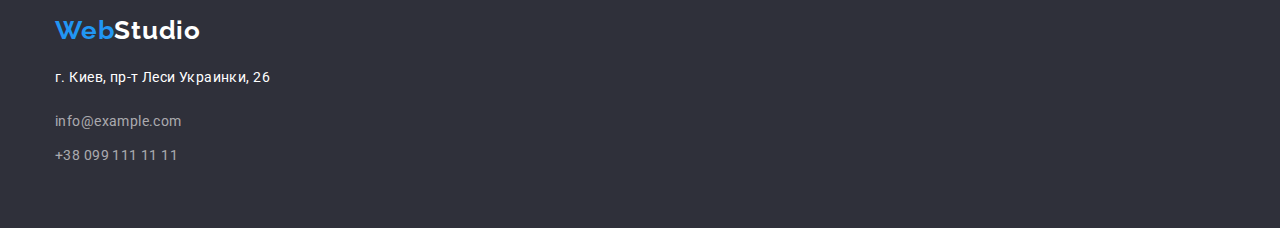
==== commit 5cf26e18: "rev. 2.0" ====
--- a/portfolio.html
+++ b/portfolio.html
@@ -19,7 +19,7 @@
 
 <body>
     <header class="page-header">
-        <div class="container header-container">
+        <section class="header-container container">
             <a class="logo link" href="./index.html">Web<span style="color:#000000 ;">Studio</span></a>
             <nav class="header-nav">
                 <ul class="header-list list">
@@ -29,18 +29,17 @@
                 </ul>
             </nav>
         
-        <ul class="header-mail-tel list">
-            <li class="header-contacts"><a class="header-contacts-links link" href="mailto:info@devstudio.com">info@devstudio.com</a></li>
-            <li class="header-contacts"><a class="header-contacts-links link" href="tel:+380961111111">+38 096 111 11 11</a></li>
-        </ul>
-        </div>
+            <ul class="header-mail-tel list">
+                <li class="header-contacts"><a class="header-contacts-links link" href="mailto:info@devstudio.com">info@devstudio.com</a></li>
+                <li class="header-contacts"><a class="header-contacts-links link" href="tel:+380961111111">+38 096 111 11 11</a></li>
+            </ul>
+        </section>
     </header>
-
     <!-- уникальный контент -->
     <main>
         <!-- фильтры -->
-        <div class="portfolio-all container">
-            <section class="list">
+        <section class="portfolio-all">
+            <section class="list portfolio-main-block container">
                 <h2 hidden>Кнопки фильтров проектов</h2>
                 <ul class="portfolio-buttons list">
                     <li><button class="filters-btn" type="button">Все</button></li>
@@ -108,7 +107,7 @@
                     </li>
                 </ul>
             </section>
-        </div>
+      </section>
     </main>
 
     <!-- футер -->
--- a/css/styles.css
+++ b/css/styles.css
@@ -38,24 +38,38 @@
 }
 
 
+.page-header {
+    display: flex;
+    padding-top: 25px;
+    padding-bottom: 25px;
+    justify-content: center;
+
+    /* border-bottom: 1px solid #ECECEC; */
+}
+
+.page-main {
+    display: flex;
+    justify-content: center;
+}
+
 .container {
-    display: flex;
+    /* display: flex; */
 	width: 1200px;
 	padding-left: 15px;
 	padding-right: 15px;
-	margin-left: auto;
-	margin-right: auto;
+	/* margin-left: auto;
+	margin-right: auto; */
 	/* outline: 1px solid red; */
 }
 .header-container {
 	display: flex;
 	align-items: center;
     /* outline: 1px solid red; */
-	margin-left: auto;
-	margin-right: auto;
-    width: 1600px;
-    padding: 25px 215px;
-    border-bottom: 1px solid #ECECEC;
+	/* margin-left: auto;
+	margin-right: auto; */
+    /* width: 1600px; */
+    /* padding: 25px 215px; */
+
 
 }
 
@@ -147,12 +161,16 @@
     letter-spacing: 0.02em;
 }
 
+.solution {
+    display: flex;
+    padding: 200px 0px;
+    /* justify-content: center; */
+}
 
 .solution-block {
     display: flex;
     flex-direction: column;
-    width: 1600px;
-    padding: 200px 450px;
+    /* width: 1600px; */
     align-items: center;
     justify-content: stretch;
     margin-left: auto;
@@ -182,7 +200,7 @@
     position: relative;
 }
 
-.solution-block,
+.solution,
 .footer {
     background-color: var(--header-footer);
 }
@@ -195,8 +213,9 @@
     letter-spacing: 0.06em;
     text-transform: uppercase;
     margin-top: 0px;
-    margin-bottom: 30px;
+    padding-bottom: 30px;
     color: #FFFFFF;
+    width: 695px;
 }
 
 
@@ -229,14 +248,20 @@
 }
 
 .body-sections{
-    margin-top: 95px;
+    /* margin-top: 95px; */
+    /* justify-content: center; */
+    padding: 95px 0px;
+    margin-left: auto;
+	margin-right: auto;
 }
 
 .difference-list {
     display: flex;
-    padding: 0px;
-    margin-bottom: 0px;
-    justify-content: space-between;
+    /* padding-bottom: 0px; */
+    /* margin-bottom: 0px; */
+    justify-content: space-between;
+    margin-left: auto;
+	margin-right: auto;
 }
 
 .difference-list-items {
@@ -264,20 +289,24 @@
 .whatwedo {
     display: flex;
     flex-direction: column;
+    /* position: relative; */
+    margin-left: auto;
+	margin-right: auto;
+    margin-top: 95px;
 }
 
 .whatwedo-list {
     display: flex;
     justify-content: space-between;
-    margin-top: 50px;
-    margin-bottom: 0px;
+    /* margin-top: 50px;
+    margin-bottom: 0px; */
 }
 
 .command {
     display: flex;
     flex-direction: column;
-    width: 1600px;
-    padding: 95px 0px;
+    /* width: 1600px; */
+    /* padding: 95px 0px; */
     align-items: center;
     justify-content: stretch;
     margin-left: auto;
@@ -355,9 +384,9 @@
 .footer {
 display: flex;
 flex-direction: column;
-width: 1600px;
-margin-left: auto;
-margin-right: auto;
+/* width: 1600px; */
+/* margin-left: auto;
+margin-right: auto; */
 padding-top: 60px;
 padding-bottom: 60px;
 }
@@ -366,6 +395,8 @@
     display: flex;
     flex-direction: column;
     max-width: max-content;
+    margin-left: auto;
+    margin-right: auto;
 }
 
 .footer-contacts {
@@ -379,7 +410,7 @@
 
 .footer-contacts-el:last-child {
     margin-top: 10px;
-    border: 1px dashed rgb(22, 0, 100);
+    /* border: 1px dashed rgb(22, 0, 100); */
 }
 
 
@@ -391,10 +422,17 @@
 
 /* portfolio */
 
+.portfolio-all {
+    display: flex;
+    flex-direction: column;
+}
+
 .portfolio-main-block {
     display: flex;
     flex-direction: column;
-    margin-top: 95px;
+    /* margin-top: 95px; */
+    margin-left: auto;
+    margin-right: auto;
 }
 
 .portfolio-buttons {
@@ -405,7 +443,7 @@
     margin-left: auto;
     margin-right: auto;
     justify-content: space-between;
-    padding-bottom: 16px;
+    /* padding-bottom: 16px; */
 }
 
 .filters-btn {
@@ -421,15 +459,16 @@
 .cards-netting {
     display: flex;
     flex-wrap: wrap;
-    margin: calc(-1 * var(--indent) / 2);
-    margin-top: 35px;
-    margin-bottom: 95px;
+    /* margin: calc(-1 * var(--indent) / 2); */
+    padding-top: 50px;
+    padding-bottom: 95px;
   }
   .card-netting-item {
     display: flex;
     flex-direction: column;
     flex-basis: calc((100% - var(--indent) * var(--items)) / var(--items));
     margin: calc(var(--indent) / 2);
+    border: 1px solid #EEEEEE;
   }
 .proj-names {
     font-weight: 700;
--- a/css/styles.css
+++ b/css/styles.css
@@ -38,24 +38,38 @@
 }
 
 
+.page-header {
+    display: flex;
+    padding-top: 25px;
+    padding-bottom: 25px;
+    justify-content: center;
+
+    /* border-bottom: 1px solid #ECECEC; */
+}
+
+.page-main {
+    display: flex;
+    justify-content: center;
+}
+
 .container {
-    display: flex;
+    /* display: flex; */
 	width: 1200px;
 	padding-left: 15px;
 	padding-right: 15px;
-	margin-left: auto;
-	margin-right: auto;
+	/* margin-left: auto;
+	margin-right: auto; */
 	/* outline: 1px solid red; */
 }
 .header-container {
 	display: flex;
 	align-items: center;
     /* outline: 1px solid red; */
-	margin-left: auto;
-	margin-right: auto;
-    width: 1600px;
-    padding: 25px 215px;
-    border-bottom: 1px solid #ECECEC;
+	/* margin-left: auto;
+	margin-right: auto; */
+    /* width: 1600px; */
+    /* padding: 25px 215px; */
+
 
 }
 
@@ -147,12 +161,16 @@
     letter-spacing: 0.02em;
 }
 
+.solution {
+    display: flex;
+    padding: 200px 0px;
+    /* justify-content: center; */
+}
 
 .solution-block {
     display: flex;
     flex-direction: column;
-    width: 1600px;
-    padding: 200px 450px;
+    /* width: 1600px; */
     align-items: center;
     justify-content: stretch;
     margin-left: auto;
@@ -182,7 +200,7 @@
     position: relative;
 }
 
-.solution-block,
+.solution,
 .footer {
     background-color: var(--header-footer);
 }
@@ -195,8 +213,9 @@
     letter-spacing: 0.06em;
     text-transform: uppercase;
     margin-top: 0px;
-    margin-bottom: 30px;
+    padding-bottom: 30px;
     color: #FFFFFF;
+    width: 695px;
 }
 
 
@@ -229,14 +248,20 @@
 }
 
 .body-sections{
-    margin-top: 95px;
+    /* margin-top: 95px; */
+    /* justify-content: center; */
+    padding: 95px 0px;
+    margin-left: auto;
+	margin-right: auto;
 }
 
 .difference-list {
     display: flex;
-    padding: 0px;
-    margin-bottom: 0px;
-    justify-content: space-between;
+    /* padding-bottom: 0px; */
+    /* margin-bottom: 0px; */
+    justify-content: space-between;
+    margin-left: auto;
+	margin-right: auto;
 }
 
 .difference-list-items {
@@ -264,20 +289,24 @@
 .whatwedo {
     display: flex;
     flex-direction: column;
+    /* position: relative; */
+    margin-left: auto;
+	margin-right: auto;
+    margin-top: 95px;
 }
 
 .whatwedo-list {
     display: flex;
     justify-content: space-between;
-    margin-top: 50px;
-    margin-bottom: 0px;
+    /* margin-top: 50px;
+    margin-bottom: 0px; */
 }
 
 .command {
     display: flex;
     flex-direction: column;
-    width: 1600px;
-    padding: 95px 0px;
+    /* width: 1600px; */
+    /* padding: 95px 0px; */
     align-items: center;
     justify-content: stretch;
     margin-left: auto;
@@ -355,9 +384,9 @@
 .footer {
 display: flex;
 flex-direction: column;
-width: 1600px;
-margin-left: auto;
-margin-right: auto;
+/* width: 1600px; */
+/* margin-left: auto;
+margin-right: auto; */
 padding-top: 60px;
 padding-bottom: 60px;
 }
@@ -366,6 +395,8 @@
     display: flex;
     flex-direction: column;
     max-width: max-content;
+    margin-left: auto;
+    margin-right: auto;
 }
 
 .footer-contacts {
@@ -379,7 +410,7 @@
 
 .footer-contacts-el:last-child {
     margin-top: 10px;
-    border: 1px dashed rgb(22, 0, 100);
+    /* border: 1px dashed rgb(22, 0, 100); */
 }
 
 
@@ -391,10 +422,17 @@
 
 /* portfolio */
 
+.portfolio-all {
+    display: flex;
+    flex-direction: column;
+}
+
 .portfolio-main-block {
     display: flex;
     flex-direction: column;
-    margin-top: 95px;
+    /* margin-top: 95px; */
+    margin-left: auto;
+    margin-right: auto;
 }
 
 .portfolio-buttons {
@@ -405,7 +443,7 @@
     margin-left: auto;
     margin-right: auto;
     justify-content: space-between;
-    padding-bottom: 16px;
+    /* padding-bottom: 16px; */
 }
 
 .filters-btn {
@@ -421,15 +459,16 @@
 .cards-netting {
     display: flex;
     flex-wrap: wrap;
-    margin: calc(-1 * var(--indent) / 2);
-    margin-top: 35px;
-    margin-bottom: 95px;
+    /* margin: calc(-1 * var(--indent) / 2); */
+    padding-top: 50px;
+    padding-bottom: 95px;
   }
   .card-netting-item {
     display: flex;
     flex-direction: column;
     flex-basis: calc((100% - var(--indent) * var(--items)) / var(--items));
     margin: calc(var(--indent) / 2);
+    border: 1px solid #EEEEEE;
   }
 .proj-names {
     font-weight: 700;
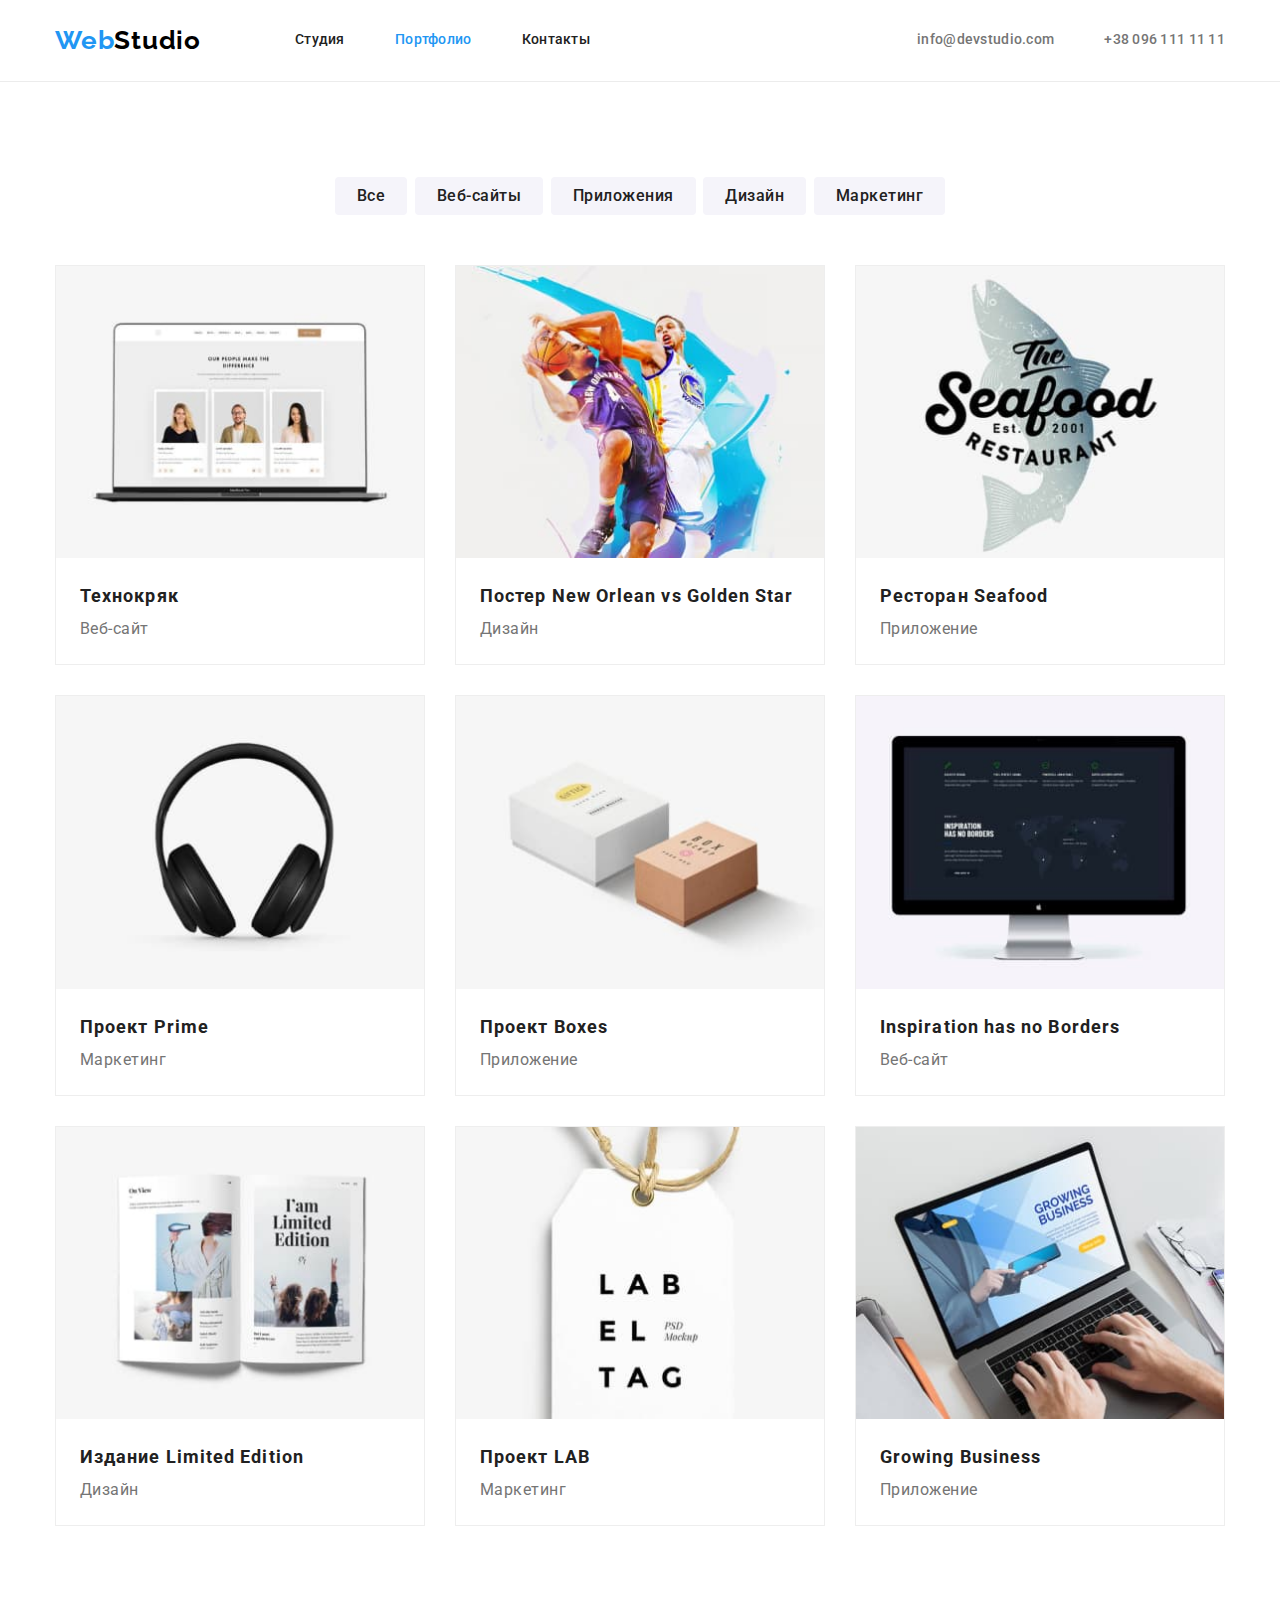
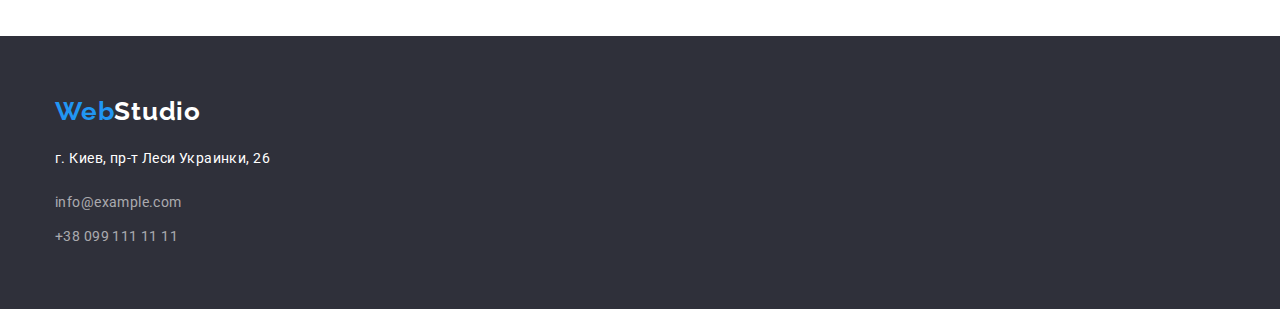
==== commit 9e8e6dba: "rev. 3.0" ====
--- a/portfolio.html
+++ b/portfolio.html
@@ -18,7 +18,7 @@
 </head>
 
 <body>
-    <header class="page-header">
+    <header class="page-header page-header-line">
         <section class="header-container container">
             <a class="logo link" href="./index.html">Web<span style="color:#000000 ;">Studio</span></a>
             <nav class="header-nav">
@@ -39,7 +39,7 @@
     <main>
         <!-- фильтры -->
         <section class="portfolio-all">
-            <section class="list portfolio-main-block container">
+            <div class="list portfolio-main-block container">
                 <h2 hidden>Кнопки фильтров проектов</h2>
                 <ul class="portfolio-buttons list">
                     <li><button class="filters-btn" type="button">Все</button></li>
@@ -106,15 +106,15 @@
                         </div>
                     </li>
                 </ul>
-            </section>
+            </div>
       </section>
     </main>
 
     <!-- футер -->
     <footer class="footer">
-        <div class="footer-content container">
+        <div class="container">
             <a class="logo link" href="./index.html">Web<span style="color:#FFFFFF">Studio</span></a>
-                <div class="address-content container">
+                <div class="address-content">
                     <address class="address">
                         <p class="footer-address">г. Киев, пр-т Леси Украинки, 26</p>
                         <ul class="footer-list list">
--- a/css/styles.css
+++ b/css/styles.css
@@ -19,7 +19,6 @@
 body {
     font-family: Roboto, Raleway;
     background-color: white;
-    /* треба було зазначити тільки "color" чи "background-color" також підійде? */
 }
 
 /* reset */
@@ -39,38 +38,30 @@
 
 
 .page-header {
-    display: flex;
     padding-top: 25px;
     padding-bottom: 25px;
+ }
+
+ .page-header-line {
+    border-bottom: 1px solid #ECECEC;
+ }
+
+.page-main {
+    display: flex;
     justify-content: center;
-
-    /* border-bottom: 1px solid #ECECEC; */
-}
-
-.page-main {
-    display: flex;
-    justify-content: center;
 }
 
 .container {
-    /* display: flex; */
 	width: 1200px;
 	padding-left: 15px;
 	padding-right: 15px;
-	/* margin-left: auto;
-	margin-right: auto; */
+    margin-left: auto;
+    margin-right: auto;
 	/* outline: 1px solid red; */
 }
 .header-container {
 	display: flex;
 	align-items: center;
-    /* outline: 1px solid red; */
-	/* margin-left: auto;
-	margin-right: auto; */
-    /* width: 1600px; */
-    /* padding: 25px 215px; */
-
-
 }
 
 
@@ -118,7 +109,6 @@
     padding: 0px;
     width: 295px;
     margin-left: 95px;
-    /* border: 1px dashed darkgreen; */
     }
 
 
@@ -131,7 +121,6 @@
 }
 
 .header-contacts {
-    display: flex;
     font-weight: 500;
     font-size: 14px;
     line-height: 1.14;
@@ -146,15 +135,12 @@
 
 .header-contacts:not(:last-child) {
     margin-right: 50px;
-    /* border: 1px dashed darkgreen; */
 }
 .header-contacts:last-child {
     margin-right: 0px;
-    /* border: 1px dashed darkgreen; */
 }
 
 .header-list-items {
-    display: flex;
     font-weight: 500;
     font-size: 14px;
     line-height: 1.14;
@@ -162,17 +148,10 @@
 }
 
 .solution {
-    display: flex;
     padding: 200px 0px;
-    /* justify-content: center; */
 }
 
 .solution-block {
-    display: flex;
-    flex-direction: column;
-    /* width: 1600px; */
-    align-items: center;
-    justify-content: stretch;
     margin-left: auto;
 	margin-right: auto;
 }
@@ -197,7 +176,8 @@
     min-width: 200px;
     max-width: max-content;
     padding: 10px 30px;
-    position: relative;
+    margin-left: auto;
+    margin-right: auto;
 }
 
 .solution,
@@ -212,10 +192,12 @@
     text-align: center;
     letter-spacing: 0.06em;
     text-transform: uppercase;
-    margin-top: 0px;
     padding-bottom: 30px;
     color: #FFFFFF;
     width: 695px;
+    margin-top: 0px;
+    margin-left: auto;
+    margin-right: auto;
 }
 
 
@@ -247,26 +229,21 @@
     ;
 }
 
-.body-sections{
-    /* margin-top: 95px; */
-    /* justify-content: center; */
+.difference{
     padding: 95px 0px;
+
+}
+
+.difference-list {
+    display: flex;
+    justify-content: space-between;
     margin-left: auto;
 	margin-right: auto;
-}
-
-.difference-list {
-    display: flex;
-    /* padding-bottom: 0px; */
-    /* margin-bottom: 0px; */
-    justify-content: space-between;
-    margin-left: auto;
-	margin-right: auto;
+    padding-left: 15px;
+    padding-right: 15px;
 }
 
 .difference-list-items {
-    display: flex;
-    flex-direction: column;
     width: 270px;
 }
 
@@ -277,6 +254,7 @@
     letter-spacing: 0.03em;
     text-transform: uppercase;
     color: #212121;
+    margin-bottom: 10px;
 }
 
 .difference-list-paragraph {
@@ -287,35 +265,19 @@
 }
 
 .whatwedo {
-    display: flex;
-    flex-direction: column;
-    /* position: relative; */
     margin-left: auto;
 	margin-right: auto;
-    margin-top: 95px;
+    padding-bottom: 95px;
 }
 
 .whatwedo-list {
     display: flex;
     justify-content: space-between;
-    /* margin-top: 50px;
-    margin-bottom: 0px; */
+    margin-top: 50px;
 }
 
 .command {
-    display: flex;
-    flex-direction: column;
-    /* width: 1600px; */
-    /* padding: 95px 0px; */
-    align-items: center;
-    justify-content: stretch;
-    margin-left: auto;
-	margin-right: auto;
-}
-
-.command-block {
-    display: flex;
-    flex-direction: column;
+    padding: 95px 0px;
 }
 
 .command-list {
@@ -365,8 +327,6 @@
 }
 
 .address {
-    display: flex;
-    flex-direction: column;
     font-style: normal;
     font-size: 14px;
     line-height: 1.71;
@@ -375,42 +335,24 @@
 }
 
 .address-content {
-    display: flex;
-    flex-direction: column;
     margin-top: 20px;
     padding: 0px;
 }
 
 .footer {
-display: flex;
-flex-direction: column;
-/* width: 1600px; */
-/* margin-left: auto;
-margin-right: auto; */
 padding-top: 60px;
 padding-bottom: 60px;
 }
 
-.footer-content {
-    display: flex;
-    flex-direction: column;
-    max-width: max-content;
-    margin-left: auto;
-    margin-right: auto;
-}
-
 .footer-contacts {
-    display: flex;
     font-size: 14px;
     line-height: 1.71;
     letter-spacing: 0.03em;
     color: rgba(255, 255, 255, 0.6);
-    /* border: 1px dashed darkgreen; */
 }
 
 .footer-contacts-el:last-child {
     margin-top: 10px;
-    /* border: 1px dashed rgb(22, 0, 100); */
 }
 
 
@@ -423,14 +365,11 @@
 /* portfolio */
 
 .portfolio-all {
-    display: flex;
-    flex-direction: column;
+    padding-top: 95px;
+    padding-bottom: 95px;
 }
 
 .portfolio-main-block {
-    display: flex;
-    flex-direction: column;
-    /* margin-top: 95px; */
     margin-left: auto;
     margin-right: auto;
 }
@@ -443,25 +382,19 @@
     margin-left: auto;
     margin-right: auto;
     justify-content: space-between;
-    /* padding-bottom: 16px; */
 }
 
 .filters-btn {
     padding: 6px 22px;
-    /* margin-bottom: 35px; */
 }
 
 .proj-cards {
-    display: flex;
-    /* margin-top: 35px; */
+    margin-top: 35px;
 }
 
 .cards-netting {
     display: flex;
     flex-wrap: wrap;
-    /* margin: calc(-1 * var(--indent) / 2); */
-    padding-top: 50px;
-    padding-bottom: 95px;
   }
   .card-netting-item {
     display: flex;
@@ -479,8 +412,6 @@
 }
 
 .cards-text {
-    display: flex;
-    flex-direction: column;
     padding: 20px 24px;
 }
 
--- a/css/styles.css
+++ b/css/styles.css
@@ -19,7 +19,6 @@
 body {
     font-family: Roboto, Raleway;
     background-color: white;
-    /* треба було зазначити тільки "color" чи "background-color" також підійде? */
 }
 
 /* reset */
@@ -39,38 +38,30 @@
 
 
 .page-header {
-    display: flex;
     padding-top: 25px;
     padding-bottom: 25px;
+ }
+
+ .page-header-line {
+    border-bottom: 1px solid #ECECEC;
+ }
+
+.page-main {
+    display: flex;
     justify-content: center;
-
-    /* border-bottom: 1px solid #ECECEC; */
-}
-
-.page-main {
-    display: flex;
-    justify-content: center;
 }
 
 .container {
-    /* display: flex; */
 	width: 1200px;
 	padding-left: 15px;
 	padding-right: 15px;
-	/* margin-left: auto;
-	margin-right: auto; */
+    margin-left: auto;
+    margin-right: auto;
 	/* outline: 1px solid red; */
 }
 .header-container {
 	display: flex;
 	align-items: center;
-    /* outline: 1px solid red; */
-	/* margin-left: auto;
-	margin-right: auto; */
-    /* width: 1600px; */
-    /* padding: 25px 215px; */
-
-
 }
 
 
@@ -118,7 +109,6 @@
     padding: 0px;
     width: 295px;
     margin-left: 95px;
-    /* border: 1px dashed darkgreen; */
     }
 
 
@@ -131,7 +121,6 @@
 }
 
 .header-contacts {
-    display: flex;
     font-weight: 500;
     font-size: 14px;
     line-height: 1.14;
@@ -146,15 +135,12 @@
 
 .header-contacts:not(:last-child) {
     margin-right: 50px;
-    /* border: 1px dashed darkgreen; */
 }
 .header-contacts:last-child {
     margin-right: 0px;
-    /* border: 1px dashed darkgreen; */
 }
 
 .header-list-items {
-    display: flex;
     font-weight: 500;
     font-size: 14px;
     line-height: 1.14;
@@ -162,17 +148,10 @@
 }
 
 .solution {
-    display: flex;
     padding: 200px 0px;
-    /* justify-content: center; */
 }
 
 .solution-block {
-    display: flex;
-    flex-direction: column;
-    /* width: 1600px; */
-    align-items: center;
-    justify-content: stretch;
     margin-left: auto;
 	margin-right: auto;
 }
@@ -197,7 +176,8 @@
     min-width: 200px;
     max-width: max-content;
     padding: 10px 30px;
-    position: relative;
+    margin-left: auto;
+    margin-right: auto;
 }
 
 .solution,
@@ -212,10 +192,12 @@
     text-align: center;
     letter-spacing: 0.06em;
     text-transform: uppercase;
-    margin-top: 0px;
     padding-bottom: 30px;
     color: #FFFFFF;
     width: 695px;
+    margin-top: 0px;
+    margin-left: auto;
+    margin-right: auto;
 }
 
 
@@ -247,26 +229,21 @@
     ;
 }
 
-.body-sections{
-    /* margin-top: 95px; */
-    /* justify-content: center; */
+.difference{
     padding: 95px 0px;
+
+}
+
+.difference-list {
+    display: flex;
+    justify-content: space-between;
     margin-left: auto;
 	margin-right: auto;
-}
-
-.difference-list {
-    display: flex;
-    /* padding-bottom: 0px; */
-    /* margin-bottom: 0px; */
-    justify-content: space-between;
-    margin-left: auto;
-	margin-right: auto;
+    padding-left: 15px;
+    padding-right: 15px;
 }
 
 .difference-list-items {
-    display: flex;
-    flex-direction: column;
     width: 270px;
 }
 
@@ -277,6 +254,7 @@
     letter-spacing: 0.03em;
     text-transform: uppercase;
     color: #212121;
+    margin-bottom: 10px;
 }
 
 .difference-list-paragraph {
@@ -287,35 +265,19 @@
 }
 
 .whatwedo {
-    display: flex;
-    flex-direction: column;
-    /* position: relative; */
     margin-left: auto;
 	margin-right: auto;
-    margin-top: 95px;
+    padding-bottom: 95px;
 }
 
 .whatwedo-list {
     display: flex;
     justify-content: space-between;
-    /* margin-top: 50px;
-    margin-bottom: 0px; */
+    margin-top: 50px;
 }
 
 .command {
-    display: flex;
-    flex-direction: column;
-    /* width: 1600px; */
-    /* padding: 95px 0px; */
-    align-items: center;
-    justify-content: stretch;
-    margin-left: auto;
-	margin-right: auto;
-}
-
-.command-block {
-    display: flex;
-    flex-direction: column;
+    padding: 95px 0px;
 }
 
 .command-list {
@@ -365,8 +327,6 @@
 }
 
 .address {
-    display: flex;
-    flex-direction: column;
     font-style: normal;
     font-size: 14px;
     line-height: 1.71;
@@ -375,42 +335,24 @@
 }
 
 .address-content {
-    display: flex;
-    flex-direction: column;
     margin-top: 20px;
     padding: 0px;
 }
 
 .footer {
-display: flex;
-flex-direction: column;
-/* width: 1600px; */
-/* margin-left: auto;
-margin-right: auto; */
 padding-top: 60px;
 padding-bottom: 60px;
 }
 
-.footer-content {
-    display: flex;
-    flex-direction: column;
-    max-width: max-content;
-    margin-left: auto;
-    margin-right: auto;
-}
-
 .footer-contacts {
-    display: flex;
     font-size: 14px;
     line-height: 1.71;
     letter-spacing: 0.03em;
     color: rgba(255, 255, 255, 0.6);
-    /* border: 1px dashed darkgreen; */
 }
 
 .footer-contacts-el:last-child {
     margin-top: 10px;
-    /* border: 1px dashed rgb(22, 0, 100); */
 }
 
 
@@ -423,14 +365,11 @@
 /* portfolio */
 
 .portfolio-all {
-    display: flex;
-    flex-direction: column;
+    padding-top: 95px;
+    padding-bottom: 95px;
 }
 
 .portfolio-main-block {
-    display: flex;
-    flex-direction: column;
-    /* margin-top: 95px; */
     margin-left: auto;
     margin-right: auto;
 }
@@ -443,25 +382,19 @@
     margin-left: auto;
     margin-right: auto;
     justify-content: space-between;
-    /* padding-bottom: 16px; */
 }
 
 .filters-btn {
     padding: 6px 22px;
-    /* margin-bottom: 35px; */
 }
 
 .proj-cards {
-    display: flex;
-    /* margin-top: 35px; */
+    margin-top: 35px;
 }
 
 .cards-netting {
     display: flex;
     flex-wrap: wrap;
-    /* margin: calc(-1 * var(--indent) / 2); */
-    padding-top: 50px;
-    padding-bottom: 95px;
   }
   .card-netting-item {
     display: flex;
@@ -479,8 +412,6 @@
 }
 
 .cards-text {
-    display: flex;
-    flex-direction: column;
     padding: 20px 24px;
 }
 
